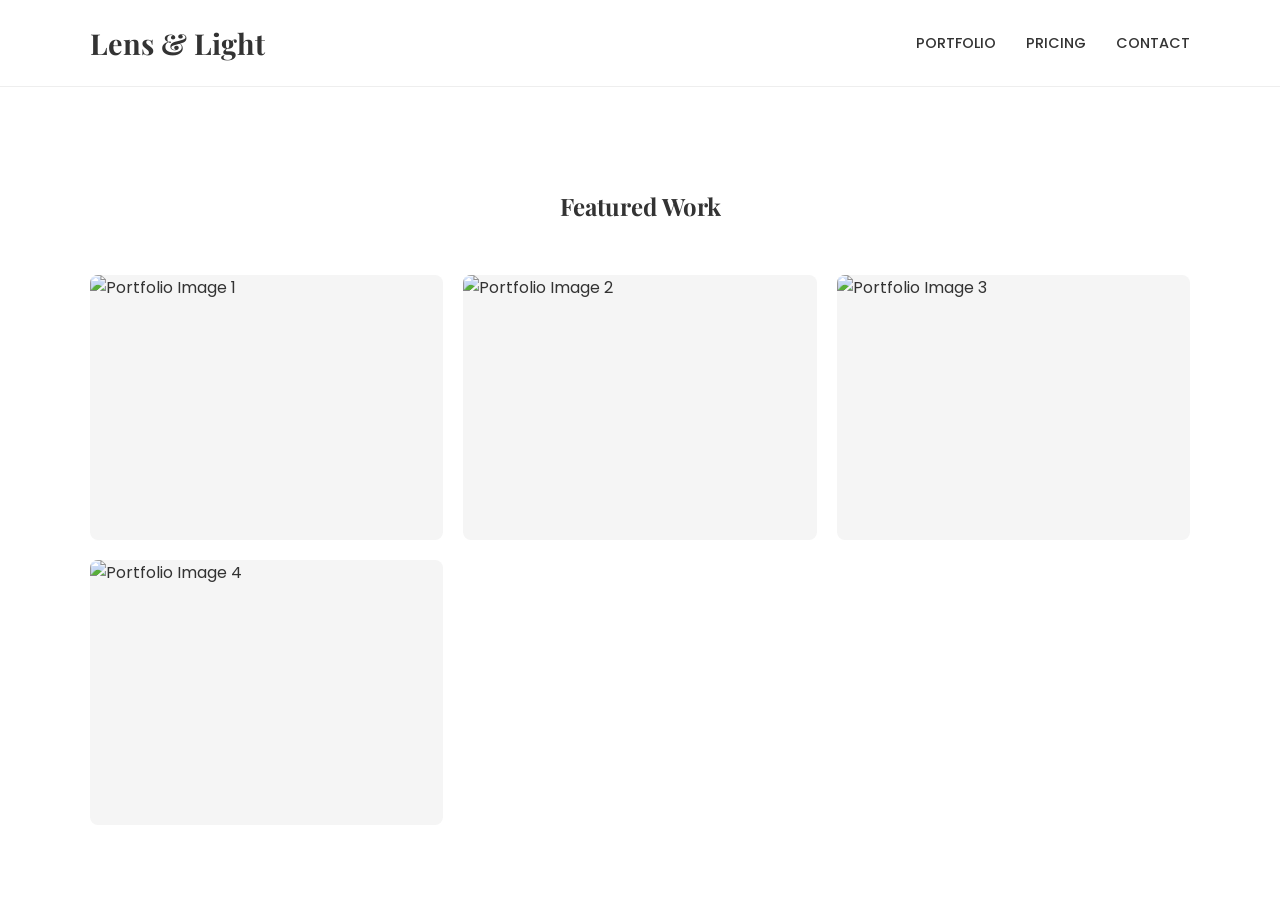
==== index.html @ 4f3bbd1e "Finalized all website pages and styles" ====
<!DOCTYPE html>
<html lang="en">
<head>
    <meta charset="UTF-8">
    <meta name="viewport" content="width=device-width, initial-scale=1.0">
    <title>Lens & Light | Photography Portfolio</title>
    <link href="https://fonts.googleapis.com/css2?family=Playfair+Display:wght@700&family=Poppins:wght@400;500;600&display=swap" rel="stylesheet">
    <link rel="stylesheet" href="style.css">
</head>
<body>

    <header>
        <nav>
            <a href="index.html" class="logo">Lens & Light</a>
            <ul class="nav-links">
                <li><a href="index.html">Portfolio</a></li>
                <li><a href="pricing.html">Pricing</a></li>
                <li><a href="contact.html">Contact</a></li>
            </ul>
        </nav>
    </header>

    <main>
        <section class="gallery">
            <h1>Featured Work</h1>
            <div class="image-grid">
                <div class="image-placeholder" style="--order: 1;">
                    <img src="https://via.placeholder.com/600x450/EEEEEE/999999?text=Photo+1" alt="Portfolio Image 1">
                </div>
                <div class="image-placeholder" style="--order: 2;">
                    <img src="https://via.placeholder.com/600x450/EEEEEE/999999?text=Photo+2" alt="Portfolio Image 2">
                </div>
                <div class="image-placeholder" style="--order: 3;">
                    <img src="https://via.placeholder.com/600x450/EEEEEE/999999?text=Photo+3" alt="Portfolio Image 3">
                </div>
                <div class="image-placeholder" style="--order: 4;">
                    <img src="https://via.placeholder.com/600x450/EEEEEE/999999?text=Photo+4" alt="Portfolio Image 4">
                </div>
            </div>
        </section>
    </main>

</body>
</html>
---- style.css ----
:root {
    --primary-bg: #FFFFFF;
    --secondary-bg: #F5F5F5;
    --text-main: #333333;
    --accent: #B59410;
    --accent-hover: #967C0E;
    --font-heading: 'Playfair Display', serif;
    --font-body: 'Poppins', sans-serif;
    --ease: cubic-bezier(0.4, 0, 0.2, 1);
}

body {
    font-family: var(--font-body);
    color: var(--text-main);
    background-color: var(--primary-bg);
    margin: 0;
    line-height: 1.6;
}

h1, h2, h3, h4 { font-family: var(--font-heading); font-weight: 700; }

main { max-width: 1100px; margin: 60px auto; padding: 20px; }

section {
    opacity: 0;
    transform: translateY(20px);
    animation: fadeInUp 0.8s var(--ease) forwards;
}

@keyframes fadeInUp {
    to { opacity: 1; transform: translateY(0); }
}

header {
    background-color: var(--primary-bg);
    border-bottom: 1px solid #EEEEEE;
    padding: 20px 0;
    position: sticky;
    top: 0;
    z-index: 100;
}

nav {
    display: flex;
    justify-content: space-between;
    align-items: center;
    max-width: 1100px;
    margin: 0 auto;
    padding: 0 20px;
}

.logo { font-family: var(--font-heading); font-size: 1.8rem; font-weight: 700; color: var(--text-main); text-decoration: none; }
.nav-links { list-style: none; display: flex; gap: 30px; margin: 0; }
.nav-links a { text-decoration: none; color: var(--text-main); font-weight: 500; text-transform: uppercase; font-size: 0.9rem; transition: color 0.3s var(--ease); }
.nav-links a:hover { color: var(--accent); }

.btn {
    display: inline-block; background-color: var(--accent); color: white; text-decoration: none;
    padding: 12px 30px; border-radius: 50px; font-weight: 600; text-transform: uppercase; font-size: 0.85rem;
    transition: background-color 0.3s var(--ease), transform 0.2s var(--ease);
}
.btn:hover { background-color: var(--accent-hover); transform: translateY(-2px); }

/* Portfolio */
.gallery h1 { text-align: center; margin-bottom: 50px; }
.image-grid { display: grid; grid-template-columns: repeat(auto-fill, minmax(300px, 1fr)); gap: 20px; }
.image-placeholder {
    background-color: var(--secondary-bg); border-radius: 8px; overflow: hidden; aspect-ratio: 4/3;
    animation: fadeInUp 0.8s var(--ease) forwards; animation-delay: calc(var(--order) * 0.1s);
}
.image-placeholder img { width: 100%; height: 100%; object-fit: cover; transition: transform 0.6s var(--ease); }
.image-placeholder:hover img { transform: scale(1.05); }

/* Pricing */
.pricing-container h1 { text-align: center; margin-bottom: 50px; }
.pricing-cards { display: grid; grid-template-columns: repeat(auto-fit, minmax(280px, 1fr)); gap: 30px; }
.card {
    background-color: white; border: 1px solid #EEEEEE; border-radius: 12px; padding: 40px; text-align: center;
    transition: box-shadow 0.4s var(--ease), transform 0.4s var(--ease);
    animation: fadeInUp 0.8s var(--ease) forwards; animation-delay: calc(var(--order) * 0.1s);
}
.card:hover { box-shadow: 0 10px 30px rgba(0, 0, 0, 0.05); transform: translateY(-5px); }
.card h2 { font-size: 1.5rem; margin-bottom: 10px; }
.price { font-family: var(--font-heading); font-size: 2.5rem; color: var(--accent); margin: 0 0 20px 0; }
.card ul { list-style: none; padding: 0; margin: 0 0 30px 0; }
.card li { padding: 10px 0; border-bottom: 1px solid #F5F5F5; color: #666; }

/* Contact */
.contact-form { max-width: 600px; margin: 0 auto; }
.contact-form h1 { text-align: center; margin-bottom: 40px; }
.form-group { margin-bottom: 25px; }
label { display: block; margin-bottom: 8px; font-weight: 500; color: #555; text-transform: uppercase; font-size: 0.8rem; }
input, textarea, select { width: 100%; padding: 15px; border: 1px solid #E0E0E0; border-radius: 8px; font-family: var(--font-body); box-sizing: border-box; }
input:focus, textarea:focus, select:focus { border-color: var(--accent); outline: none; }
.contact-form button.btn { width: 100%; border: none; cursor: pointer; }
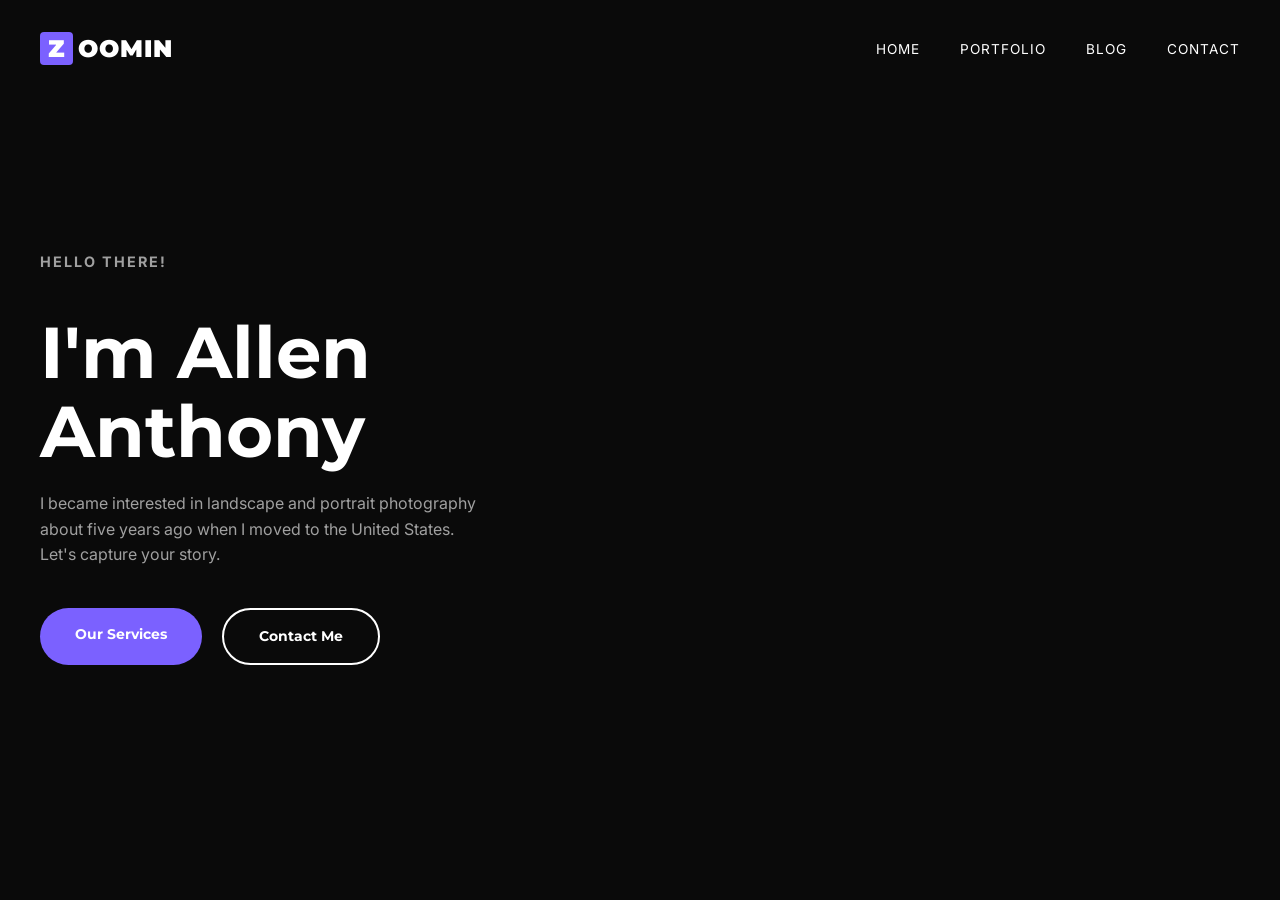
==== commit 0bdf7b66: "Updated Pricing and Contact pages for dark theme" ====
--- a/index.html
+++ b/index.html
@@ -3,42 +3,35 @@
 <head>
     <meta charset="UTF-8">
     <meta name="viewport" content="width=device-width, initial-scale=1.0">
-    <title>Lens & Light | Photography Portfolio</title>
-    <link href="https://fonts.googleapis.com/css2?family=Playfair+Display:wght@700&family=Poppins:wght@400;500;600&display=swap" rel="stylesheet">
+    <title>Allen Anthony | Photography</title>
     <link rel="stylesheet" href="style.css">
 </head>
 <body>
 
     <header>
         <nav>
-            <a href="index.html" class="logo">Lens & Light</a>
+            <a href="index.html" class="logo"><span>Z</span>OOMIN</a>
             <ul class="nav-links">
-                <li><a href="index.html">Portfolio</a></li>
-                <li><a href="pricing.html">Pricing</a></li>
+                <li><a href="index.html">Home</a></li>
+                <li><a href="portfolio.html">Portfolio</a></li>
+                <li><a href="blog.html">Blog</a></li>
                 <li><a href="contact.html">Contact</a></li>
             </ul>
         </nav>
     </header>
 
-    <main>
-        <section class="gallery">
-            <h1>Featured Work</h1>
-            <div class="image-grid">
-                <div class="image-placeholder" style="--order: 1;">
-                    <img src="https://via.placeholder.com/600x450/EEEEEE/999999?text=Photo+1" alt="Portfolio Image 1">
-                </div>
-                <div class="image-placeholder" style="--order: 2;">
-                    <img src="https://via.placeholder.com/600x450/EEEEEE/999999?text=Photo+2" alt="Portfolio Image 2">
-                </div>
-                <div class="image-placeholder" style="--order: 3;">
-                    <img src="https://via.placeholder.com/600x450/EEEEEE/999999?text=Photo+3" alt="Portfolio Image 3">
-                </div>
-                <div class="image-placeholder" style="--order: 4;">
-                    <img src="https://via.placeholder.com/600x450/EEEEEE/999999?text=Photo+4" alt="Portfolio Image 4">
-                </div>
+    <section class="hero">
+        <div class="hero-content">
+            <p class="hero-subtitle">Hello There!</p>
+            <h1>I'm Allen<br>Anthony</h1>
+            <p>I became interested in landscape and portrait photography about five years ago when I moved to the United States. Let's capture your story.</p>
+            
+            <div class="btn-group">
+                <a href="portfolio.html" class="btn btn-primary">Our Services</a>
+                <a href="contact.html" class="btn btn-outline">Contact Me</a>
             </div>
-        </section>
-    </main>
+        </div>
+    </section>
 
 </body>
 </html>
--- a/style.css
+++ b/style.css
@@ -1,42 +1,32 @@
+@import url('https://fonts.googleapis.com/css2?family=Montserrat:wght@300;500;700;900&family=Inter:wght@400;500&display=swap');
+
 :root {
-    --primary-bg: #FFFFFF;
-    --secondary-bg: #F5F5F5;
-    --text-main: #333333;
-    --accent: #B59410;
-    --accent-hover: #967C0E;
-    --font-heading: 'Playfair Display', serif;
-    --font-body: 'Poppins', sans-serif;
-    --ease: cubic-bezier(0.4, 0, 0.2, 1);
+    --bg-dark: #0a0a0a;
+    --bg-card: #151515;
+    --text-light: #ffffff;
+    --text-muted: #a0a0a0;
+    --accent: #7b61ff; /* The sleek purple from your image */
+    --accent-hover: #5e45db;
+    --font-heading: 'Montserrat', sans-serif;
+    --font-body: 'Inter', sans-serif;
 }
 
 body {
     font-family: var(--font-body);
-    color: var(--text-main);
-    background-color: var(--primary-bg);
+    color: var(--text-light);
+    background-color: var(--bg-dark);
     margin: 0;
     line-height: 1.6;
 }
 
-h1, h2, h3, h4 { font-family: var(--font-heading); font-weight: 700; }
+h1, h2, h3 { font-family: var(--font-heading); font-weight: 700; margin-top: 0; }
 
-main { max-width: 1100px; margin: 60px auto; padding: 20px; }
-
-section {
-    opacity: 0;
-    transform: translateY(20px);
-    animation: fadeInUp 0.8s var(--ease) forwards;
-}
-
-@keyframes fadeInUp {
-    to { opacity: 1; transform: translateY(0); }
-}
-
+/* --- Sleek Navigation --- */
 header {
-    background-color: var(--primary-bg);
-    border-bottom: 1px solid #EEEEEE;
-    padding: 20px 0;
-    position: sticky;
+    position: absolute; /* Lets the background image go underneath */
+    width: 100%;
     top: 0;
+    padding: 30px 0;
     z-index: 100;
 }
 
@@ -44,52 +34,129 @@
     display: flex;
     justify-content: space-between;
     align-items: center;
-    max-width: 1100px;
+    max-width: 1200px;
     margin: 0 auto;
-    padding: 0 20px;
+    padding: 0 40px;
 }
 
-.logo { font-family: var(--font-heading); font-size: 1.8rem; font-weight: 700; color: var(--text-main); text-decoration: none; }
-.nav-links { list-style: none; display: flex; gap: 30px; margin: 0; }
-.nav-links a { text-decoration: none; color: var(--text-main); font-weight: 500; text-transform: uppercase; font-size: 0.9rem; transition: color 0.3s var(--ease); }
+.logo {
+    font-family: var(--font-heading);
+    font-size: 1.5rem;
+    font-weight: 900;
+    color: var(--text-light);
+    text-decoration: none;
+    letter-spacing: 1px;
+}
+
+.logo span {
+    background-color: var(--accent);
+    padding: 2px 8px;
+    border-radius: 4px;
+    margin-right: 5px;
+}
+
+.nav-links { list-style: none; display: flex; gap: 40px; margin: 0; }
+.nav-links a { text-decoration: none; color: var(--text-light); font-size: 0.85rem; text-transform: uppercase; letter-spacing: 1px; transition: color 0.3s; }
 .nav-links a:hover { color: var(--accent); }
 
+/* --- Hero Section (Like your image) --- */
+.hero {
+    height: 100vh;
+    /* This creates a dark overlay on top of the background image */
+    background: linear-gradient(to right, rgba(10,10,10,0.9) 0%, rgba(10,10,10,0.4) 100%), 
+                url('https://images.unsplash.com/photo-1516035069371-29a1b244cc32?q=80&w=2000&auto=format&fit=crop') center/cover;
+    display: flex;
+    align-items: center;
+    padding: 0 40px;
+}
+
+.hero-content {
+    max-width: 1200px;
+    margin: 0 auto;
+    width: 100%;
+}
+
+.hero-subtitle {
+    color: var(--accent);
+    font-weight: 700;
+    letter-spacing: 2px;
+    text-transform: uppercase;
+    font-size: 0.9rem;
+    margin-bottom: 10px;
+}
+
+.hero h1 {
+    font-size: 4.5rem;
+    line-height: 1.1;
+    margin-bottom: 20px;
+}
+
+.hero p {
+    color: var(--text-muted);
+    max-width: 450px;
+    margin-bottom: 40px;
+}
+
+.btn-group { display: flex; gap: 20px; }
+
 .btn {
-    display: inline-block; background-color: var(--accent); color: white; text-decoration: none;
-    padding: 12px 30px; border-radius: 50px; font-weight: 600; text-transform: uppercase; font-size: 0.85rem;
-    transition: background-color 0.3s var(--ease), transform 0.2s var(--ease);
+    display: inline-block;
+    padding: 15px 35px;
+    border-radius: 30px;
+    font-family: var(--font-heading);
+    font-size: 0.9rem;
+    font-weight: 700;
+    text-decoration: none;
+    transition: all 0.3s ease;
 }
-.btn:hover { background-color: var(--accent-hover); transform: translateY(-2px); }
 
-/* Portfolio */
-.gallery h1 { text-align: center; margin-bottom: 50px; }
-.image-grid { display: grid; grid-template-columns: repeat(auto-fill, minmax(300px, 1fr)); gap: 20px; }
-.image-placeholder {
-    background-color: var(--secondary-bg); border-radius: 8px; overflow: hidden; aspect-ratio: 4/3;
-    animation: fadeInUp 0.8s var(--ease) forwards; animation-delay: calc(var(--order) * 0.1s);
+.btn-primary {
+    background-color: var(--accent);
+    color: white;
 }
-.image-placeholder img { width: 100%; height: 100%; object-fit: cover; transition: transform 0.6s var(--ease); }
-.image-placeholder:hover img { transform: scale(1.05); }
+.btn-primary:hover { background-color: var(--accent-hover); transform: translateY(-3px); }
 
-/* Pricing */
-.pricing-container h1 { text-align: center; margin-bottom: 50px; }
-.pricing-cards { display: grid; grid-template-columns: repeat(auto-fit, minmax(280px, 1fr)); gap: 30px; }
-.card {
-    background-color: white; border: 1px solid #EEEEEE; border-radius: 12px; padding: 40px; text-align: center;
-    transition: box-shadow 0.4s var(--ease), transform 0.4s var(--ease);
-    animation: fadeInUp 0.8s var(--ease) forwards; animation-delay: calc(var(--order) * 0.1s);
+.btn-outline {
+    border: 2px solid white;
+    color: white;
 }
-.card:hover { box-shadow: 0 10px 30px rgba(0, 0, 0, 0.05); transform: translateY(-5px); }
-.card h2 { font-size: 1.5rem; margin-bottom: 10px; }
-.price { font-family: var(--font-heading); font-size: 2.5rem; color: var(--accent); margin: 0 0 20px 0; }
-.card ul { list-style: none; padding: 0; margin: 0 0 30px 0; }
-.card li { padding: 10px 0; border-bottom: 1px solid #F5F5F5; color: #666; }
+.btn-outline:hover { background-color: white; color: var(--bg-dark); transform: translateY(-3px); }
 
-/* Contact */
-.contact-form { max-width: 600px; margin: 0 auto; }
-.contact-form h1 { text-align: center; margin-bottom: 40px; }
-.form-group { margin-bottom: 25px; }
-label { display: block; margin-bottom: 8px; font-weight: 500; color: #555; text-transform: uppercase; font-size: 0.8rem; }
-input, textarea, select { width: 100%; padding: 15px; border: 1px solid #E0E0E0; border-radius: 8px; font-family: var(--font-body); box-sizing: border-box; }
-input:focus, textarea:focus, select:focus { border-color: var(--accent); outline: none; }
-.contact-form button.btn { width: 100%; border: none; cursor: pointer; }+/* --- Shared Layout for other pages --- */
+.page-header {
+    padding: 150px 20px 60px;
+    text-align: center;
+    background-color: var(--bg-card);
+}
+
+.page-header h1 { font-size: 3rem; }
+
+main { max-width: 1200px; margin: 60px auto; padding: 20px; }
+
+/* --- Blog Section --- */
+.blog-grid {
+    display: grid;
+    grid-template-columns: repeat(auto-fill, minmax(350px, 1fr));
+    gap: 30px;
+}
+
+.blog-card {
+    background-color: var(--bg-card);
+    border-radius: 12px;
+    overflow: hidden;
+    transition: transform 0.3s ease;
+}
+
+.blog-card:hover { transform: translateY(-10px); }
+
+.blog-img {
+    width: 100%;
+    height: 250px;
+    object-fit: cover;
+}
+
+.blog-content { padding: 30px; }
+.blog-date { color: var(--accent); font-size: 0.8rem; font-weight: 700; text-transform: uppercase; margin-bottom: 10px; display: block; }
+.blog-content h3 { font-size: 1.4rem; margin-bottom: 15px; }
+.blog-content p { color: var(--text-muted); font-size: 0.95rem; margin-bottom: 20px; }
+.read-more { color: white; text-decoration: none; font-weight: 700; border-bottom: 2px solid var(--accent); padding-bottom: 3px; }
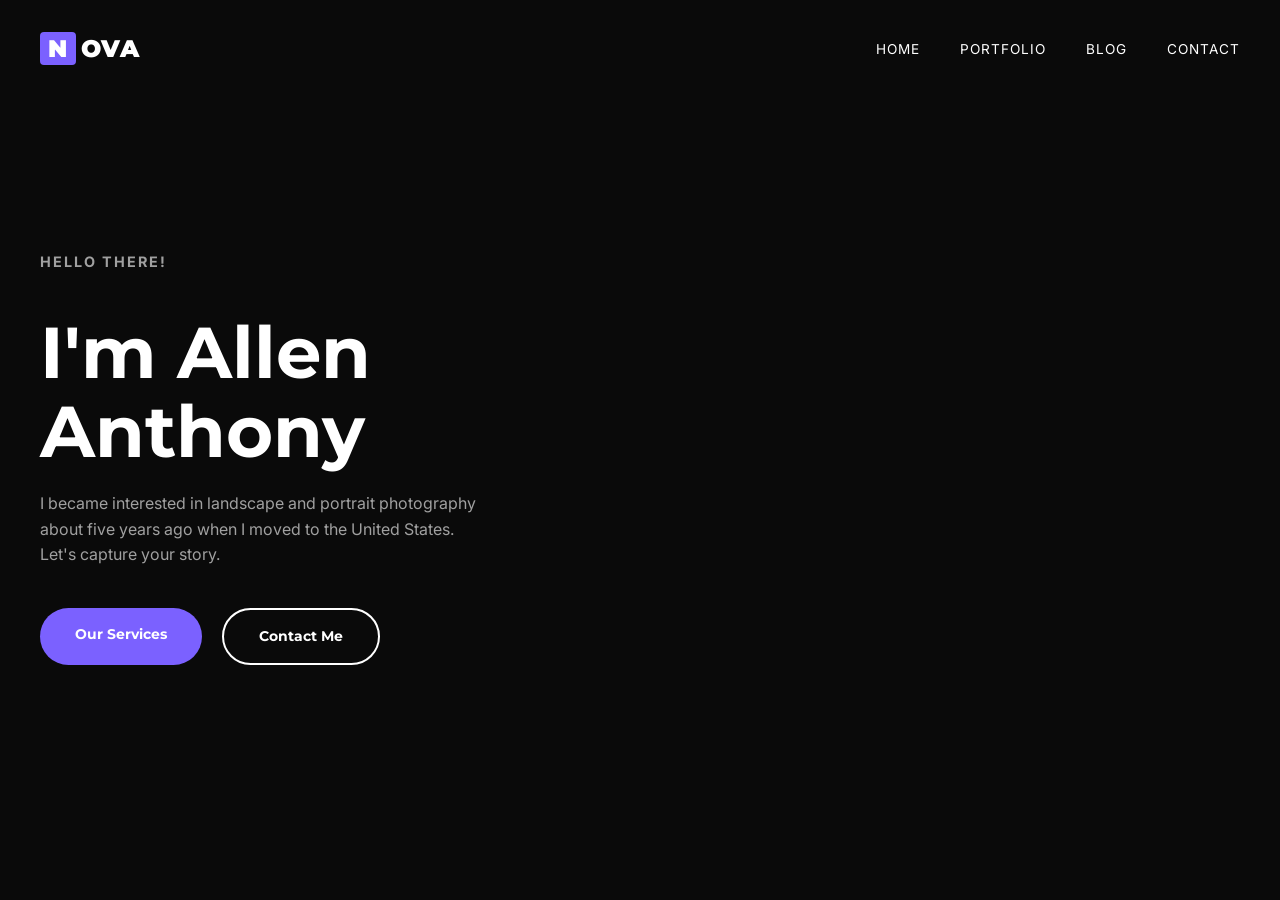
==== commit 30a76881: "Added remaining article pages and fixed blog links" ====
--- a/index.html
+++ b/index.html
@@ -10,7 +10,7 @@
 
     <header>
         <nav>
-            <a href="index.html" class="logo"><span>Z</span>OOMIN</a>
+            <a href="index.html" class="logo"><span>N</span>OVA</a>
             <ul class="nav-links">
                 <li><a href="index.html">Home</a></li>
                 <li><a href="portfolio.html">Portfolio</a></li>
--- a/style.css
+++ b/style.css
@@ -159,4 +159,73 @@
 .blog-date { color: var(--accent); font-size: 0.8rem; font-weight: 700; text-transform: uppercase; margin-bottom: 10px; display: block; }
 .blog-content h3 { font-size: 1.4rem; margin-bottom: 15px; }
 .blog-content p { color: var(--text-muted); font-size: 0.95rem; margin-bottom: 20px; }
-.read-more { color: white; text-decoration: none; font-weight: 700; border-bottom: 2px solid var(--accent); padding-bottom: 3px; }+.read-more { color: white; text-decoration: none; font-weight: 700; border-bottom: 2px solid var(--accent); padding-bottom: 3px; }
+
+/* --- Portfolio Page --- */
+.portfolio-grid {
+    display: grid;
+    grid-template-columns: repeat(auto-fill, minmax(300px, 1fr));
+    gap: 20px;
+    margin-top: 20px;
+}
+
+.portfolio-item {
+    position: relative;
+    overflow: hidden;
+    border-radius: 8px;
+    cursor: pointer;
+}
+
+.portfolio-item img {
+    width: 100%;
+    height: 100%;
+    object-fit: cover;
+    aspect-ratio: 4/5; /* Gives a nice vertical portrait look */
+    display: block;
+    transition: transform 0.5s ease, opacity 0.5s ease;
+}
+
+.portfolio-item:hover img {
+    transform: scale(1.08);
+    opacity: 0.7;
+}
+
+/* --- Article Reading Page --- */
+.article-container {
+    max-width: 800px; /* Narrower width is better for reading */
+    margin: 0 auto;
+    padding: 40px 20px;
+}
+
+.article-header {
+    text-align: center;
+    margin-bottom: 40px;
+}
+
+.article-header h1 {
+    font-size: 3rem;
+    margin-bottom: 15px;
+}
+
+.article-meta {
+    color: var(--accent);
+    font-weight: 700;
+    text-transform: uppercase;
+    font-size: 0.9rem;
+    letter-spacing: 1px;
+}
+
+.article-hero-img {
+    width: 100%;
+    max-height: 500px;
+    object-fit: cover;
+    border-radius: 12px;
+    margin-bottom: 40px;
+}
+
+.article-content p {
+    font-size: 1.1rem;
+    line-height: 1.8;
+    color: #cccccc;
+    margin-bottom: 25px;
+}
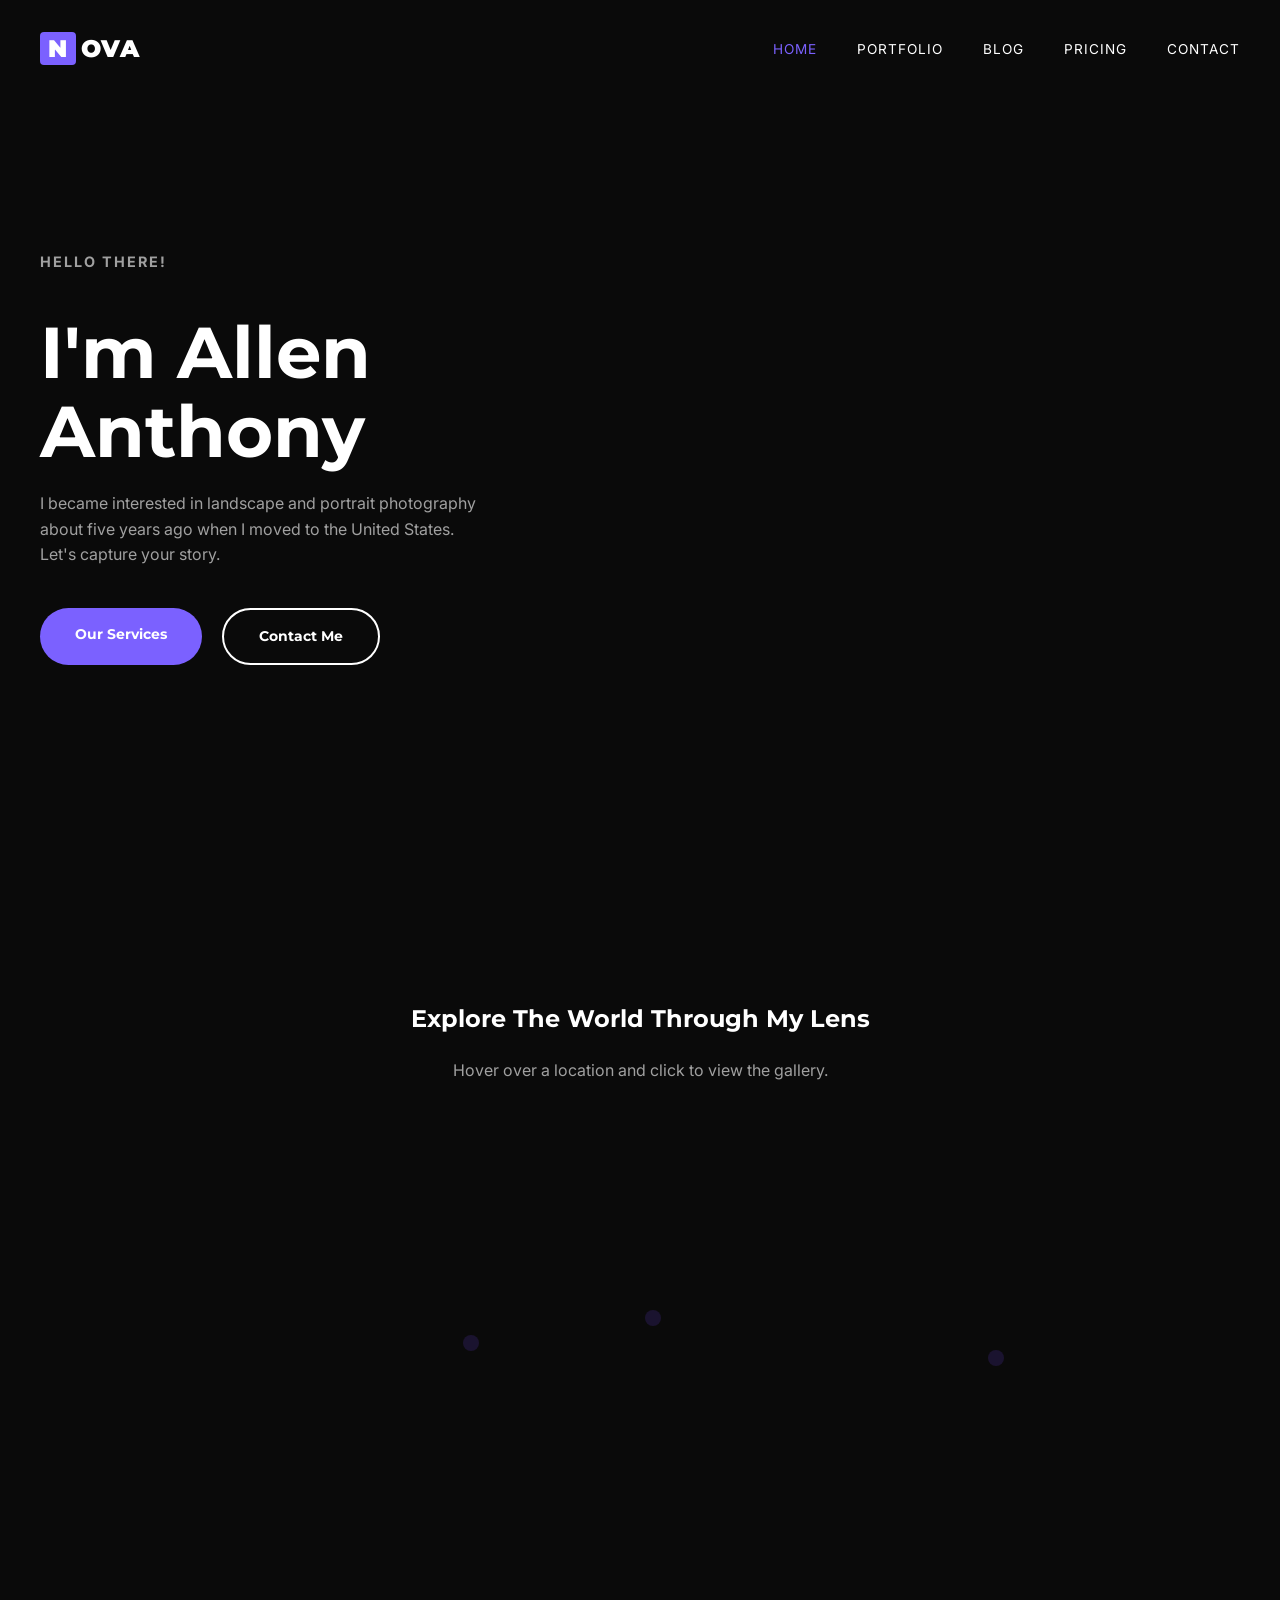
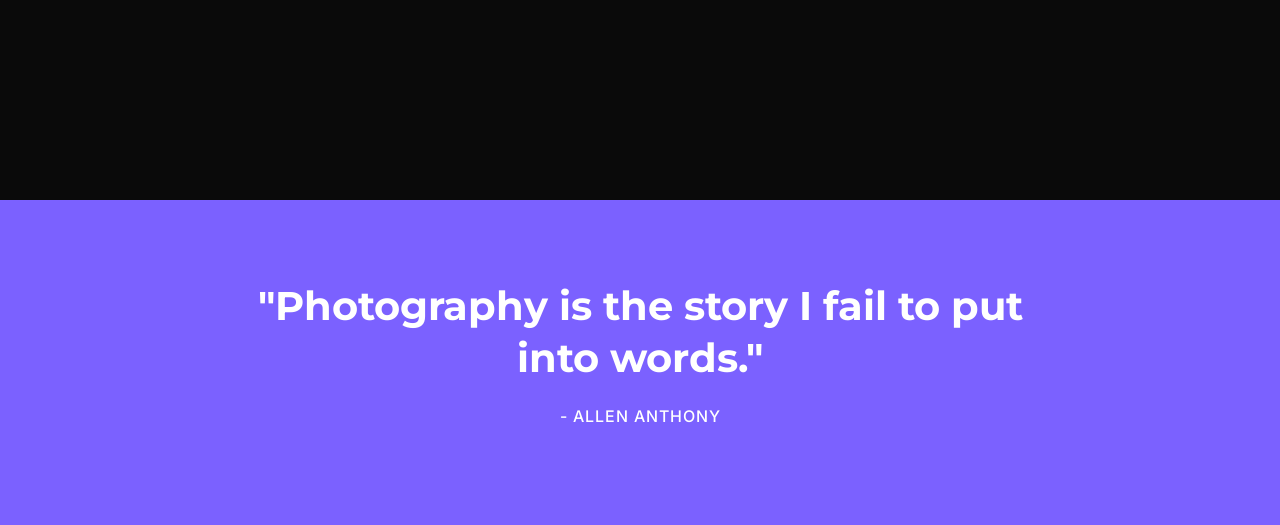
==== commit 48f4eb62: "Added interactive map, JS modal, and hero animation" ====
--- a/index.html
+++ b/index.html
@@ -12,9 +12,10 @@
         <nav>
             <a href="index.html" class="logo"><span>N</span>OVA</a>
             <ul class="nav-links">
-                <li><a href="index.html">Home</a></li>
+                <li><a href="index.html" style="color: var(--accent);">Home</a></li>
                 <li><a href="portfolio.html">Portfolio</a></li>
                 <li><a href="blog.html">Blog</a></li>
+                <li><a href="pricing.html">Pricing</a></li>
                 <li><a href="contact.html">Contact</a></li>
             </ul>
         </nav>
@@ -33,5 +34,70 @@
         </div>
     </section>
 
+    <section class="map-section">
+        <div class="page-header" style="padding: 0 20px 20px; background: transparent;">
+            <h2>Explore The World Through My Lens</h2>
+            <p style="color: var(--text-muted);">Hover over a location and click to view the gallery.</p>
+        </div>
+
+        <div class="map-wrapper">
+            <div class="pin" style="top: 35%; left: 28%;" onclick="openLocation('newyork')">
+                <div class="pulse"></div>
+                <span>New York</span>
+            </div>
+            
+            <div class="pin" style="top: 30%; left: 48%;" onclick="openLocation('paris')">
+                <div class="pulse"></div>
+                <span>Paris</span>
+            </div>
+
+            <div class="pin" style="top: 38%; left: 82%;" onclick="openLocation('tokyo')">
+                <div class="pulse"></div>
+                <span>Tokyo</span>
+            </div>
+        </div>
+    </section>
+
+    <section class="philosophy-banner">
+        <h2>"Photography is the story I fail to put into words."</h2>
+        <p style="font-weight: 500; letter-spacing: 1px;">- ALLEN ANTHONY</p>
+    </section>
+
+    <div id="image-modal" class="modal">
+        <span class="close-btn" onclick="closeModal()">&times;</span>
+        <h2 id="modal-title">Location Name</h2>
+        <img id="modal-img" src="" alt="Location Photo" class="modal-content">
+    </div>
+
+    <script>
+        // A simple "database" of your map locations and their images
+        const locations = {
+            'newyork': { 
+                title: 'New York City, USA', 
+                img: 'https://images.unsplash.com/photo-1496442226666-8d4d0e62e6e9?q=80&w=1200&auto=format&fit=crop' 
+            },
+            'paris': { 
+                title: 'Paris, France', 
+                img: 'https://images.unsplash.com/photo-1502602898657-3e9076006e00?q=80&w=1200&auto=format&fit=crop' 
+            },
+            'tokyo': { 
+                title: 'Tokyo, Japan', 
+                img: 'https://images.unsplash.com/photo-1540959733332-eab4deabeeaf?q=80&w=1200&auto=format&fit=crop' 
+            }
+        };
+
+        // Function that runs when a map pin is clicked
+        function openLocation(loc) {
+            document.getElementById('modal-title').innerText = locations[loc].title;
+            document.getElementById('modal-img').src = locations[loc].img;
+            document.getElementById('image-modal').style.display = 'flex';
+        }
+
+        // Function that runs when the "X" is clicked
+        function closeModal() {
+            document.getElementById('image-modal').style.display = 'none';
+        }
+    </script>
+
 </body>
 </html>
--- a/style.css
+++ b/style.css
@@ -228,4 +228,132 @@
     line-height: 1.8;
     color: #cccccc;
     margin-bottom: 25px;
+}
+
+/* --- Hero Animation --- */
+.hero h1 {
+    opacity: 0; /* Hidden at start */
+    animation: textReveal 1.2s cubic-bezier(0.2, 1, 0.3, 1) 0.3s forwards;
+}
+
+@keyframes textReveal {
+    0% { opacity: 0; transform: translateY(40px) scale(0.95); }
+    100% { opacity: 1; transform: translateY(0) scale(1); }
+}
+
+/* --- Interactive Map Section --- */
+.map-section {
+    padding: 100px 20px;
+    background-color: var(--bg-dark);
+}
+
+.map-wrapper {
+    position: relative;
+    max-width: 1000px;
+    height: 500px;
+    margin: 40px auto;
+    /* Uses a reliable blank map, inverted to look ghostly and tech-like */
+    background: url('https://upload.wikimedia.org/wikipedia/commons/thumb/e/ec/World_map_blank_without_borders.svg/1000px-World_map_blank_without_borders.svg.png') no-repeat center center;
+    background-size: contain;
+    filter: invert(1) opacity(0.15); /* Makes the black map white and slightly transparent */
+}
+
+/* The interactive pins */
+.pin {
+    position: absolute;
+    display: flex;
+    flex-direction: column;
+    align-items: center;
+    cursor: pointer;
+    z-index: 10;
+    /* We undo the filter from the parent so the pins stay purple */
+    filter: invert(1) contrast(200%); 
+}
+
+.pulse {
+    width: 16px;
+    height: 16px;
+    background: var(--accent);
+    border-radius: 50%;
+    box-shadow: 0 0 0 0 rgba(123, 97, 255, 0.7);
+    animation: pulseAnim 2s infinite;
+}
+
+.pin span {
+    margin-top: 10px;
+    font-family: var(--font-heading);
+    font-weight: 700;
+    font-size: 0.9rem;
+    color: white;
+    letter-spacing: 1px;
+    opacity: 0;
+    transform: translateY(10px);
+    transition: all 0.3s ease;
+    background: var(--bg-card);
+    padding: 4px 12px;
+    border-radius: 20px;
+    pointer-events: none;
+}
+
+.pin:hover span {
+    opacity: 1;
+    transform: translateY(0);
+}
+
+@keyframes pulseAnim {
+    0% { transform: scale(0.95); box-shadow: 0 0 0 0 rgba(123, 97, 255, 0.7); }
+    70% { transform: scale(1); box-shadow: 0 0 0 15px rgba(123, 97, 255, 0); }
+    100% { transform: scale(0.95); box-shadow: 0 0 0 0 rgba(123, 97, 255, 0); }
+}
+
+/* --- The Pop-Up Image Modal --- */
+.modal {
+    display: none; /* Hidden by default, JS turns this on */
+    position: fixed;
+    top: 0; left: 0; width: 100%; height: 100%;
+    background-color: rgba(0, 0, 0, 0.95);
+    z-index: 999;
+    justify-content: center;
+    align-items: center;
+    flex-direction: column;
+}
+
+.modal-content {
+    max-width: 90%;
+    max-height: 80vh;
+    border-radius: 8px;
+    object-fit: cover;
+}
+
+.modal h2 {
+    color: white;
+    margin-bottom: 20px;
+    letter-spacing: 2px;
+}
+
+.close-btn {
+    position: absolute;
+    top: 30px;
+    right: 40px;
+    color: white;
+    font-size: 3rem;
+    cursor: pointer;
+    transition: color 0.3s;
+}
+
+.close-btn:hover { color: var(--accent); }
+
+/* --- Philosophy Banner (The "Something Else" below) --- */
+.philosophy-banner {
+    background-color: var(--accent);
+    padding: 80px 20px;
+    text-align: center;
+    color: white;
+}
+
+.philosophy-banner h2 {
+    font-size: 2.5rem;
+    max-width: 800px;
+    margin: 0 auto 20px;
+    line-height: 1.3;
 }
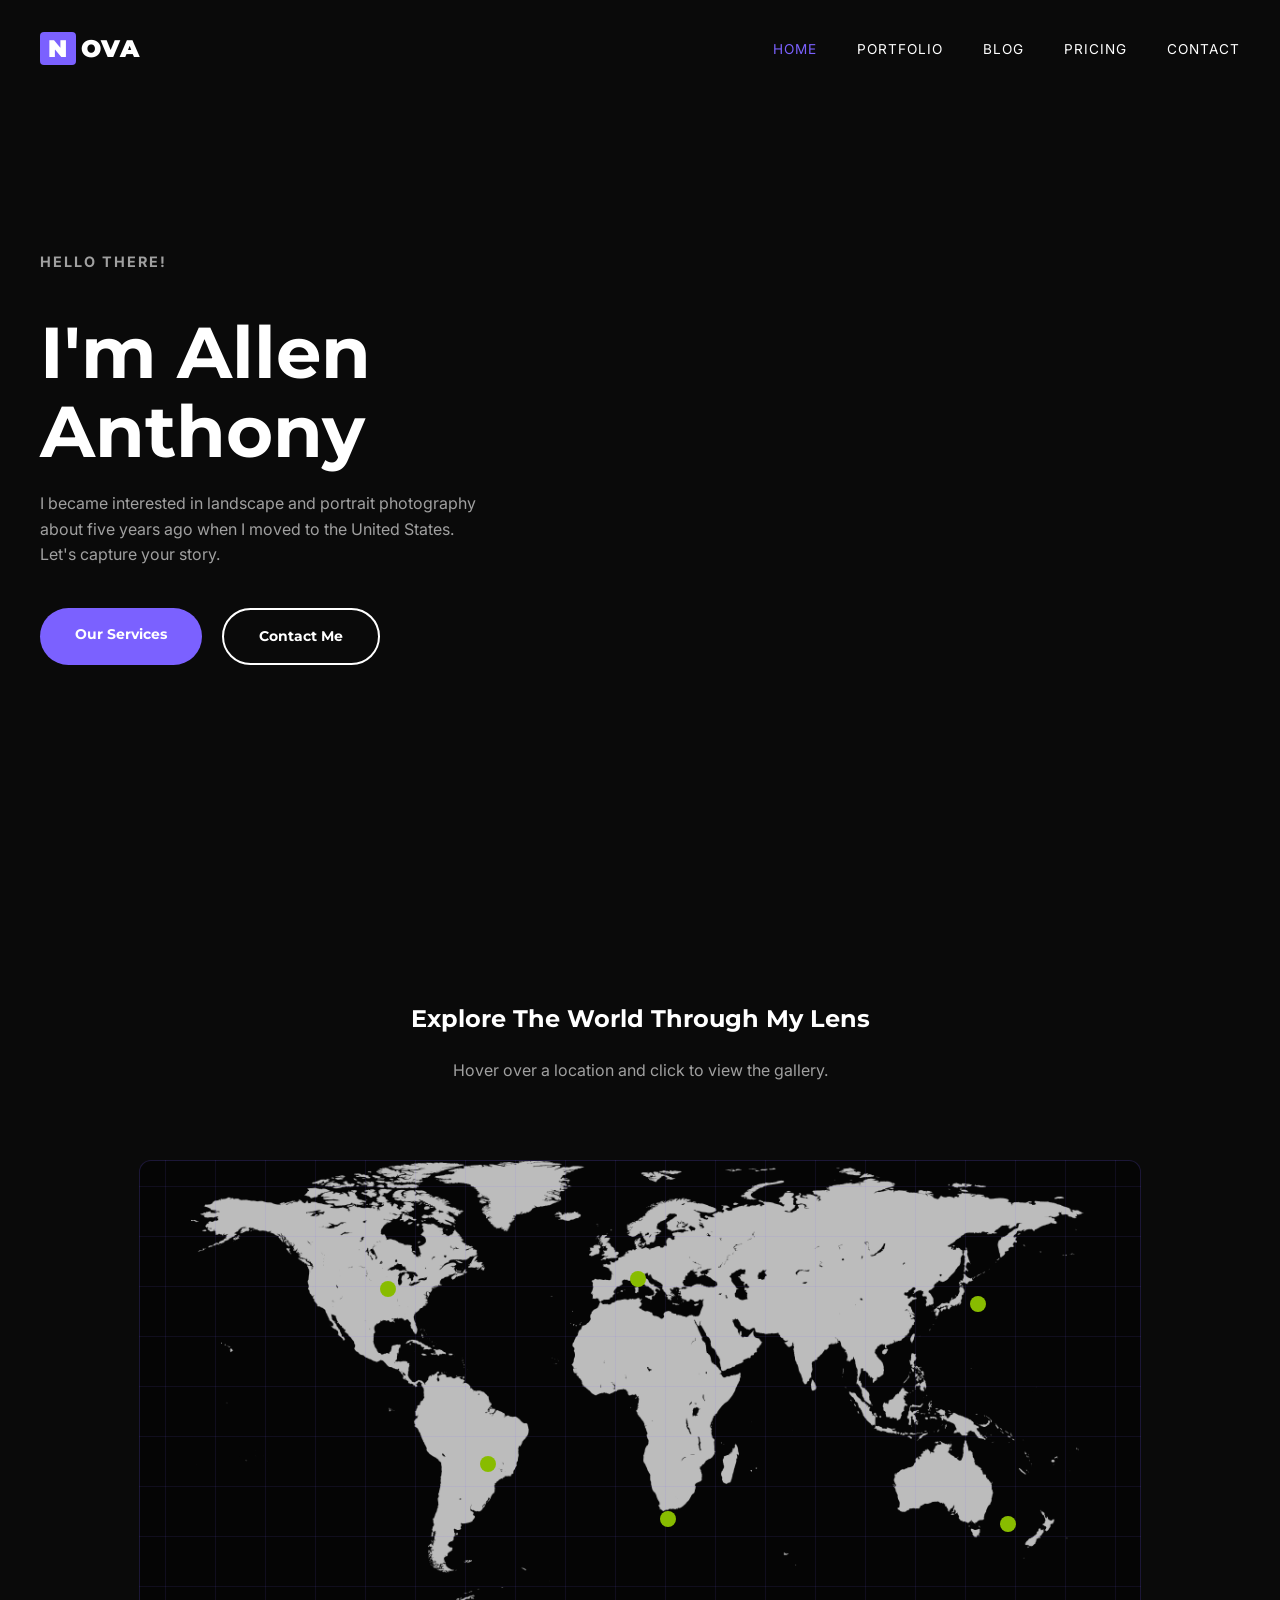
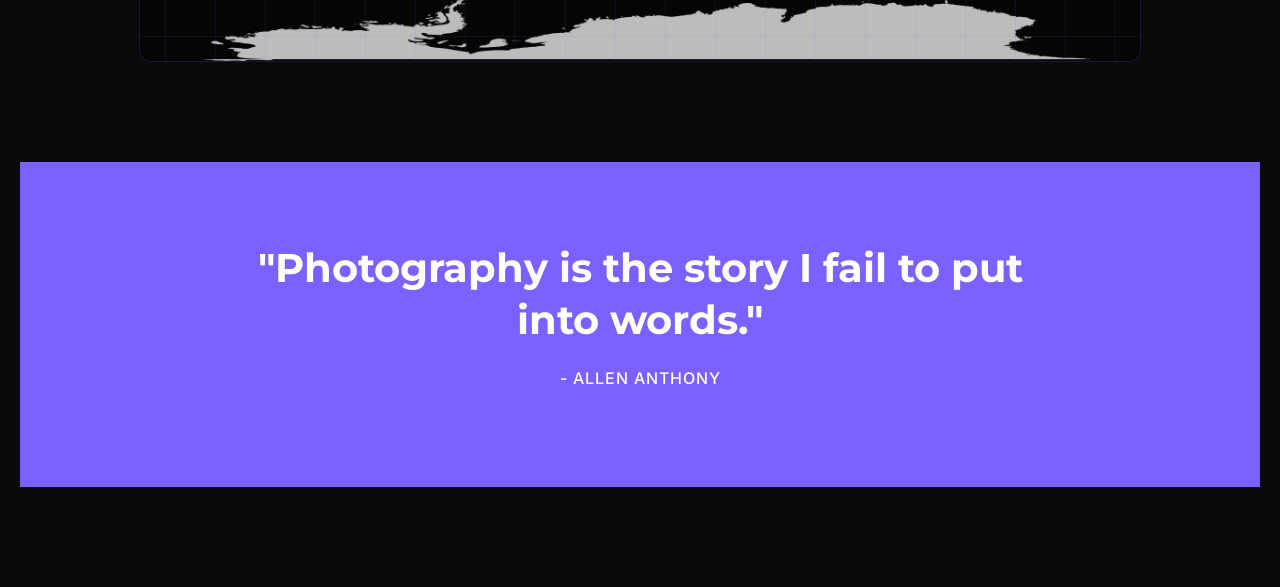
==== commit 6e8dae8a: "Bug Fix #2" ====
--- a/index.html
+++ b/index.html
@@ -40,23 +40,14 @@
             <p style="color: var(--text-muted);">Hover over a location and click to view the gallery.</p>
         </div>
 
-        <div class="map-wrapper">
-            <div class="pin" style="top: 35%; left: 28%;" onclick="openLocation('newyork')">
-                <div class="pulse"></div>
-                <span>New York</span>
-            </div>
-            
-            <div class="pin" style="top: 30%; left: 48%;" onclick="openLocation('paris')">
-                <div class="pulse"></div>
-                <span>Paris</span>
-            </div>
-
-            <div class="pin" style="top: 38%; left: 82%;" onclick="openLocation('tokyo')">
-                <div class="pulse"></div>
-                <span>Tokyo</span>
-            </div>
-        </div>
-    </section>
+<div class="map-wrapper">
+    <div class="pin" style="top: 24%; left: 24%;" onclick="openLocation('newyork')"><div class="pulse"></div></div>
+    <div class="pin" style="top: 22%; left: 49%;" onclick="openLocation('paris')"><div class="pulse"></div></div>
+    <div class="pin" style="top: 27%; left: 83%;" onclick="openLocation('tokyo')"><div class="pulse"></div></div>
+    <div class="pin" style="top: 59%; left: 34%;" onclick="openLocation('rio')"><div class="pulse"></div></div>
+    <div class="pin" style="top: 70%; left: 52%;" onclick="openLocation('capetown')"><div class="pulse"></div></div>
+    <div class="pin" style="top: 71%; left: 86%;" onclick="openLocation('sydney')"><div class="pulse"></div></div>
+</div>
 
     <section class="philosophy-banner">
         <h2>"Photography is the story I fail to put into words."</h2>
@@ -74,15 +65,27 @@
         const locations = {
             'newyork': { 
                 title: 'New York City, USA', 
-                img: 'https://images.unsplash.com/photo-1496442226666-8d4d0e62e6e9?q=80&w=1200&auto=format&fit=crop' 
+                img: 'https://images.pexels.com/photos/2190283/pexels-photo-2190283.jpeg?auto=compress&cs=tinysrgb&w=1200' 
             },
             'paris': { 
                 title: 'Paris, France', 
-                img: 'https://images.unsplash.com/photo-1502602898657-3e9076006e00?q=80&w=1200&auto=format&fit=crop' 
+                img: 'https://images.unsplash.com/photo-1499856871958-5b9627545d1a?q=80&w=1200&auto=format&fit=crop' 
             },
             'tokyo': { 
                 title: 'Tokyo, Japan', 
-                img: 'https://images.unsplash.com/photo-1540959733332-eab4deabeeaf?q=80&w=1200&auto=format&fit=crop' 
+                img: 'https://images.pexels.com/photos/2506923/pexels-photo-2506923.jpeg?auto=compress&cs=tinysrgb&w=1200' 
+            },
+            'rio': { 
+                title: 'Rio de Janeiro, Brazil', 
+                img: 'https://images.pexels.com/photos/351283/pexels-photo-351283.jpeg?auto=compress&cs=tinysrgb&w=1200' 
+            },
+            'capetown': { 
+                title: 'Cape Town, South Africa', 
+                img: 'https://images.pexels.com/photos/1732414/pexels-photo-1732414.jpeg?auto=compress&cs=tinysrgb&w=1200' 
+            },
+            'sydney': { 
+                title: 'Sydney, Australia', 
+                img: 'https://images.pexels.com/photos/2845013/pexels-photo-2845013.jpeg?auto=compress&cs=tinysrgb&w=1200' 
             }
         };
 
--- a/style.css
+++ b/style.css
@@ -5,25 +5,27 @@
     --bg-card: #151515;
     --text-light: #ffffff;
     --text-muted: #a0a0a0;
-    --accent: #7b61ff; /* The sleek purple from your image */
+    --accent: #7b61ff;
     --accent-hover: #5e45db;
     --font-heading: 'Montserrat', sans-serif;
     --font-body: 'Inter', sans-serif;
 }
 
-body {
+html, body {
     font-family: var(--font-body);
     color: var(--text-light);
     background-color: var(--bg-dark);
     margin: 0;
+    padding: 0;
     line-height: 1.6;
+    overflow-x: hidden; 
 }
 
 h1, h2, h3 { font-family: var(--font-heading); font-weight: 700; margin-top: 0; }
 
 /* --- Sleek Navigation --- */
 header {
-    position: absolute; /* Lets the background image go underneath */
+    position: absolute;
     width: 100%;
     top: 0;
     padding: 30px 0;
@@ -39,30 +41,29 @@
     padding: 0 40px;
 }
 
-.logo {
-    font-family: var(--font-heading);
-    font-size: 1.5rem;
-    font-weight: 900;
-    color: var(--text-light);
-    text-decoration: none;
-    letter-spacing: 1px;
-}
-
-.logo span {
-    background-color: var(--accent);
-    padding: 2px 8px;
-    border-radius: 4px;
-    margin-right: 5px;
-}
+.logo { font-family: var(--font-heading); font-size: 1.5rem; font-weight: 900; color: var(--text-light); text-decoration: none; letter-spacing: 1px; }
+.logo span { background-color: var(--accent); padding: 2px 8px; border-radius: 4px; margin-right: 5px; }
 
 .nav-links { list-style: none; display: flex; gap: 40px; margin: 0; }
 .nav-links a { text-decoration: none; color: var(--text-light); font-size: 0.85rem; text-transform: uppercase; letter-spacing: 1px; transition: color 0.3s; }
 .nav-links a:hover { color: var(--accent); }
 
-/* --- Hero Section (Like your image) --- */
+/* --- Buttons --- */
+.btn-group { display: flex; gap: 20px; }
+.btn { display: inline-block; padding: 15px 35px; border-radius: 30px; font-family: var(--font-heading); font-size: 0.9rem; font-weight: 700; text-decoration: none; transition: all 0.3s ease; }
+.btn-primary { background-color: var(--accent); color: white; }
+.btn-primary:hover { background-color: var(--accent-hover); transform: translateY(-3px); }
+.btn-outline { border: 2px solid white; color: white; }
+.btn-outline:hover { background-color: white; color: var(--bg-dark); transform: translateY(-3px); }
+
+/* --- Shared Layout Elements --- */
+.page-header { padding: 150px 20px 60px; text-align: center; background-color: var(--bg-card); }
+.page-header h1 { font-size: 3rem; }
+main { max-width: 1200px; margin: 60px auto; padding: 20px; }
+
+/* --- Hero Section & Animation (index.html) --- */
 .hero {
-    height: 100vh;
-    /* This creates a dark overlay on top of the background image */
+    min-height: 100vh;
     background: linear-gradient(to right, rgba(10,10,10,0.9) 0%, rgba(10,10,10,0.4) 100%), 
                 url('https://images.unsplash.com/photo-1516035069371-29a1b244cc32?q=80&w=2000&auto=format&fit=crop') center/cover;
     display: flex;
@@ -70,290 +71,251 @@
     padding: 0 40px;
 }
 
-.hero-content {
-    max-width: 1200px;
-    margin: 0 auto;
-    width: 100%;
-}
-
-.hero-subtitle {
-    color: var(--accent);
-    font-weight: 700;
-    letter-spacing: 2px;
-    text-transform: uppercase;
-    font-size: 0.9rem;
-    margin-bottom: 10px;
-}
-
-.hero h1 {
-    font-size: 4.5rem;
-    line-height: 1.1;
-    margin-bottom: 20px;
-}
-
-.hero p {
-    color: var(--text-muted);
-    max-width: 450px;
-    margin-bottom: 40px;
-}
-
-.btn-group { display: flex; gap: 20px; }
-
-.btn {
-    display: inline-block;
-    padding: 15px 35px;
-    border-radius: 30px;
-    font-family: var(--font-heading);
-    font-size: 0.9rem;
-    font-weight: 700;
-    text-decoration: none;
-    transition: all 0.3s ease;
-}
-
-.btn-primary {
-    background-color: var(--accent);
-    color: white;
-}
-.btn-primary:hover { background-color: var(--accent-hover); transform: translateY(-3px); }
-
-.btn-outline {
-    border: 2px solid white;
-    color: white;
-}
-.btn-outline:hover { background-color: white; color: var(--bg-dark); transform: translateY(-3px); }
-
-/* --- Shared Layout for other pages --- */
-.page-header {
-    padding: 150px 20px 60px;
-    text-align: center;
-    background-color: var(--bg-card);
-}
-
-.page-header h1 { font-size: 3rem; }
-
-main { max-width: 1200px; margin: 60px auto; padding: 20px; }
-
-/* --- Blog Section --- */
-.blog-grid {
-    display: grid;
-    grid-template-columns: repeat(auto-fill, minmax(350px, 1fr));
-    gap: 30px;
-}
-
-.blog-card {
-    background-color: var(--bg-card);
+.hero-content { max-width: 1200px; margin: 0 auto; width: 100%; }
+.hero-subtitle { color: var(--accent); font-weight: 700; letter-spacing: 2px; text-transform: uppercase; font-size: 0.9rem; margin-bottom: 10px; }
+.hero h1 { font-size: 4.5rem; line-height: 1.1; margin-bottom: 20px; opacity: 0; animation: textReveal 1.2s cubic-bezier(0.2, 1, 0.3, 1) 0.3s forwards; }
+.hero p { color: var(--text-muted); max-width: 450px; margin-bottom: 40px; }
+
+@keyframes textReveal {
+    0% { opacity: 0; transform: translateY(40px) scale(0.95); }
+    100% { opacity: 1; transform: translateY(0) scale(1); }
+}
+
+/* --- Interactive Map Section (index.html) --- */
+.map-section { padding: 100px 20px; background-color: var(--bg-dark); }
+/* --- Global Map Container --- */
+.map-wrapper { 
+    position: relative; 
+    max-width: 1000px; 
+    height: 500px; 
+    margin: 40px auto; 
+    border: 1px solid rgba(123, 97, 255, 0.2);
     border-radius: 12px;
-    overflow: hidden;
-    transition: transform 0.3s ease;
-}
-
+    background-color: #050505;
+    /* Layer 1: The Purple Grid | Layer 2: The Map Image */
+    background-image: 
+        linear-gradient(rgba(123, 97, 255, 0.1) 1px, transparent 1px),
+        linear-gradient(90deg, rgba(123, 97, 255, 0.1) 1px, transparent 1px),
+        url('assets/images/map.png');
+    background-size: 50px 50px, 50px 50px, contain;
+    background-repeat: repeat, repeat, no-repeat;
+    background-position: center;
+    margin-bottom: 100px;
+}
+
+/* Ensure the pins stay absolute relative to the map container */
+.pin {
+    position: absolute;
+    display: flex;
+    flex-direction: column;
+    align-items: center;
+    cursor: pointer;
+    z-index: 10;
+}
+
+/* This adds the subtle grid lines back in */
+.map-overlay {
+    position: absolute;
+    top: 0; left: 0; right: 0; bottom: 0;
+    background-image: 
+        linear-gradient(rgba(123, 97, 255, 0.05) 1px, transparent 1px),
+        linear-gradient(90deg, rgba(123, 97, 255, 0.05) 1px, transparent 1px);
+    background-size: 50px 50px;
+    pointer-events: none;
+}
+
+/* Force the SVG inside to adopt the purple agency branding */
+.map-wrapper object {
+    width: 100%; 
+    height: 100%; 
+    pointer-events: none;
+    filter: invert(1); /* Inverts the black map to white */
+}
+
+/* If the SVG is still stubborn, this overrides the inner fill colors */
+.map-wrapper svg path {
+    fill: #7b61ff !important;
+    opacity: 0.3 !important;
+}
+.pin { position: absolute; display: flex; flex-direction: column; align-items: center; cursor: pointer; z-index: 10; filter: invert(1) contrast(200%); }
+.pulse { width: 16px; height: 16px; background: var(--accent); border-radius: 50%; box-shadow: 0 0 0 0 rgba(123, 97, 255, 0.7); animation: pulseAnim 2s infinite; }
+.pin span { margin-top: 10px; font-family: var(--font-heading); font-weight: 700; font-size: 0.9rem; color: white; letter-spacing: 1px; opacity: 0; transform: translateY(10px); transition: all 0.3s ease; background: var(--bg-card); padding: 4px 12px; border-radius: 20px; pointer-events: none; }
+.pin:hover span { opacity: 1; transform: translateY(0); }
+
+@keyframes pulseAnim {
+    0% { transform: scale(0.95); box-shadow: 0 0 0 0 rgba(123, 97, 255, 0.7); }
+    70% { transform: scale(1); box-shadow: 0 0 0 15px rgba(123, 97, 255, 0); }
+    100% { transform: scale(0.95); box-shadow: 0 0 0 0 rgba(123, 97, 255, 0); }
+}
+
+.modal { display: none; position: fixed; top: 0; left: 0; width: 100%; height: 100%; background-color: rgba(0, 0, 0, 0.95); z-index: 999; justify-content: center; align-items: center; flex-direction: column; }
+.modal-content { 
+    max-width: 90%; 
+    max-height: 80vh; 
+    border-radius: 8px; 
+    object-fit: cover; 
+    /* The Animation */
+    animation: popIn 0.4s cubic-bezier(0.175, 0.885, 0.32, 1.275) forwards;
+}
+
+@keyframes popIn {
+    0% { opacity: 0; transform: scale(0.8); }
+    100% { opacity: 1; transform: scale(1); }
+}
+.modal h2 { color: white; margin-bottom: 20px; letter-spacing: 2px; }
+.close-btn { position: absolute; top: 30px; right: 40px; color: white; font-size: 3rem; cursor: pointer; transition: color 0.3s; }
+.close-btn:hover { color: var(--accent); }
+
+/* --- Philosophy Banner (index.html) --- */
+.philosophy-banner { background-color: var(--accent); padding: 80px 20px; text-align: center; color: white; }
+.philosophy-banner h2 { font-size: 2.5rem; max-width: 800px; margin: 0 auto 20px; line-height: 1.3; }
+
+/* --- Blog Section (blog.html) --- */
+.blog-grid { display: grid; grid-template-columns: repeat(auto-fill, minmax(350px, 1fr)); gap: 30px; }
+.blog-card { background-color: var(--bg-card); border-radius: 12px; overflow: hidden; transition: transform 0.3s ease; }
 .blog-card:hover { transform: translateY(-10px); }
-
-.blog-img {
-    width: 100%;
-    height: 250px;
-    object-fit: cover;
-}
-
+.blog-img { width: 100%; height: 250px; object-fit: cover; }
 .blog-content { padding: 30px; }
 .blog-date { color: var(--accent); font-size: 0.8rem; font-weight: 700; text-transform: uppercase; margin-bottom: 10px; display: block; }
 .blog-content h3 { font-size: 1.4rem; margin-bottom: 15px; }
 .blog-content p { color: var(--text-muted); font-size: 0.95rem; margin-bottom: 20px; }
 .read-more { color: white; text-decoration: none; font-weight: 700; border-bottom: 2px solid var(--accent); padding-bottom: 3px; }
 
-/* --- Portfolio Page --- */
-.portfolio-grid {
-    display: grid;
-    grid-template-columns: repeat(auto-fill, minmax(300px, 1fr));
+/* --- Article Page (article.html) --- */
+.article-container { max-width: 800px; margin: 0 auto; padding: 150px 20px 40px; } /* Includes the padding fix! */
+.article-header { text-align: center; margin-bottom: 40px; }
+.article-header h1 { font-size: 3rem; margin-bottom: 15px; }
+.article-meta { color: var(--accent); font-weight: 700; text-transform: uppercase; font-size: 0.9rem; letter-spacing: 1px; }
+.article-hero-img { width: 100%; max-height: 500px; object-fit: cover; border-radius: 12px; margin-bottom: 40px; }
+.article-content p { font-size: 1.1rem; line-height: 1.8; color: #cccccc; margin-bottom: 25px; }
+
+/* --- Premium Infinite Marquee Portfolio --- */
+.portfolio-wrapper {
+    /* Fades the edges to black so images look like they emerge from shadows */
+    -webkit-mask-image: linear-gradient(to right, transparent, black 10%, black 90%, transparent);
+    mask-image: linear-gradient(to right, transparent, black 10%, black 90%, transparent);
+    padding: 20px 0 80px;
+    overflow: hidden;
+    width: 100%;
+}
+
+.marquee-row {
+    margin-bottom: 20px;
+    display: flex;
+    width: 100%;
+    overflow: hidden;
+}
+
+/* The track that moves */
+.marquee-track {
+    display: flex;
+    width: max-content;
+    animation: scrollLeft 40s linear infinite;
+}
+
+/* Make even rows move right instead of left */
+.marquee-row:nth-child(even) .marquee-track {
+    animation: scrollRight 40s linear infinite;
+}
+
+/* Pause the animation when hovered */
+.marquee-row:hover .marquee-track {
+    animation-play-state: paused;
+}
+
+/* The container holding a set of images */
+.marquee-content {
+    display: flex;
     gap: 20px;
-    margin-top: 20px;
-}
-
-.portfolio-item {
-    position: relative;
+    padding-right: 20px;
+}
+
+.marquee-item {
+    width: 320px;
+    height: 420px;
+    border-radius: 12px;
     overflow: hidden;
-    border-radius: 8px;
     cursor: pointer;
 }
 
-.portfolio-item img {
+.marquee-item img {
     width: 100%;
     height: 100%;
     object-fit: cover;
-    aspect-ratio: 4/5; /* Gives a nice vertical portrait look */
-    display: block;
-    transition: transform 0.5s ease, opacity 0.5s ease;
-}
-
-.portfolio-item:hover img {
-    transform: scale(1.08);
-    opacity: 0.7;
-}
-
-/* --- Article Reading Page --- */
-.article-container {
-    max-width: 800px; /* Narrower width is better for reading */
-    margin: 0 auto;
-    padding: 40px 20px;
-}
-
-.article-header {
-    text-align: center;
-    margin-bottom: 40px;
-}
-
-.article-header h1 {
-    font-size: 3rem;
-    margin-bottom: 15px;
-}
-
-.article-meta {
-    color: var(--accent);
-    font-weight: 700;
-    text-transform: uppercase;
-    font-size: 0.9rem;
-    letter-spacing: 1px;
-}
-
-.article-hero-img {
-    width: 100%;
-    max-height: 500px;
-    object-fit: cover;
-    border-radius: 12px;
-    margin-bottom: 40px;
-}
-
-.article-content p {
-    font-size: 1.1rem;
-    line-height: 1.8;
-    color: #cccccc;
-    margin-bottom: 25px;
-}
-
-/* --- Hero Animation --- */
-.hero h1 {
-    opacity: 0; /* Hidden at start */
-    animation: textReveal 1.2s cubic-bezier(0.2, 1, 0.3, 1) 0.3s forwards;
-}
-
-@keyframes textReveal {
-    0% { opacity: 0; transform: translateY(40px) scale(0.95); }
-    100% { opacity: 1; transform: translateY(0) scale(1); }
-}
-
-/* --- Interactive Map Section --- */
-.map-section {
-    padding: 100px 20px;
-    background-color: var(--bg-dark);
-}
-
-.map-wrapper {
+    /* Keeps them slightly moody until hovered */
+    filter: brightness(0.7) grayscale(20%);
+    transition: all 0.4s ease;
+}
+
+.marquee-item:hover img {
+    filter: brightness(1.1) grayscale(0%);
+    transform: scale(1.05);
+}
+
+/* The infinite scrolling animations */
+@keyframes scrollLeft {
+    to { transform: translateX(-50%); }
+}
+
+@keyframes scrollRight {
+    from { transform: translateX(-50%); }
+    to { transform: translateX(0); }
+}
+
+/* --- Premium Contact Form with Blurred Lined Background (contact.html) --- */
+.contact-page-wrapper {
+    max-width: 100%; 
+    margin: 0; 
     position: relative;
-    max-width: 1000px;
-    height: 500px;
-    margin: 40px auto;
-    /* Uses a reliable blank map, inverted to look ghostly and tech-like */
-    background: url('https://upload.wikimedia.org/wikipedia/commons/thumb/e/ec/World_map_blank_without_borders.svg/1000px-World_map_blank_without_borders.svg.png') no-repeat center center;
-    background-size: contain;
-    filter: invert(1) opacity(0.15); /* Makes the black map white and slightly transparent */
-}
-
-/* The interactive pins */
-.pin {
+    padding: 150px 20px 100px;
+    display: flex;
+    justify-content: center;
+    overflow: hidden;
+    z-index: 1;
+}
+
+.contact-page-wrapper::before {
+    content: "";
     position: absolute;
-    display: flex;
-    flex-direction: column;
-    align-items: center;
-    cursor: pointer;
-    z-index: 10;
-    /* We undo the filter from the parent so the pins stay purple */
-    filter: invert(1) contrast(200%); 
-}
-
-.pulse {
-    width: 16px;
-    height: 16px;
-    background: var(--accent);
-    border-radius: 50%;
-    box-shadow: 0 0 0 0 rgba(123, 97, 255, 0.7);
-    animation: pulseAnim 2s infinite;
-}
-
-.pin span {
-    margin-top: 10px;
-    font-family: var(--font-heading);
-    font-weight: 700;
-    font-size: 0.9rem;
+    top: -30px; left: -30px; right: -30px; bottom: -30px; 
+    z-index: -1; 
+    background: 
+        repeating-linear-gradient(45deg, rgba(255, 255, 255, 0.04) 0px, rgba(255, 255, 255, 0.04) 1px, transparent 1px, transparent 15px),
+        linear-gradient(to bottom, rgba(10, 10, 10, 0.4), rgba(10, 10, 10, 0.95)), 
+        url('https://images.unsplash.com/photo-1452723312111-3a7d0db0e024?q=80&w=2000&auto=format&fit=crop') center/cover fixed;
+    filter: blur(8px); 
+}
+
+.contact-form-card {
+    width: 100%;
+    max-width: 600px;
+    background-color: rgba(20, 20, 20, 0.5); 
+    backdrop-filter: blur(16px); 
+    -webkit-backdrop-filter: blur(16px);
+    padding: 50px;
+    border-radius: 16px;
+    border: 1px solid rgba(255, 255, 255, 0.1);
+    box-shadow: 0 25px 50px rgba(0, 0, 0, 0.5), 0 0 40px rgba(123, 97, 255, 0.15);
+    z-index: 1; 
+}
+
+.contact-form-card input, 
+.contact-form-card textarea, 
+.contact-form-card select {
+    background-color: rgba(0, 0, 0, 0.6);
+    border: 1px solid rgba(255, 255, 255, 0.1);
     color: white;
-    letter-spacing: 1px;
-    opacity: 0;
-    transform: translateY(10px);
+    border-radius: 8px;
+    padding: 15px;
+    width: 100%;
+    margin-top: 8px;
+    box-sizing: border-box;
+    font-family: var(--font-body);
     transition: all 0.3s ease;
-    background: var(--bg-card);
-    padding: 4px 12px;
-    border-radius: 20px;
-    pointer-events: none;
-}
-
-.pin:hover span {
-    opacity: 1;
-    transform: translateY(0);
-}
-
-@keyframes pulseAnim {
-    0% { transform: scale(0.95); box-shadow: 0 0 0 0 rgba(123, 97, 255, 0.7); }
-    70% { transform: scale(1); box-shadow: 0 0 0 15px rgba(123, 97, 255, 0); }
-    100% { transform: scale(0.95); box-shadow: 0 0 0 0 rgba(123, 97, 255, 0); }
-}
-
-/* --- The Pop-Up Image Modal --- */
-.modal {
-    display: none; /* Hidden by default, JS turns this on */
-    position: fixed;
-    top: 0; left: 0; width: 100%; height: 100%;
-    background-color: rgba(0, 0, 0, 0.95);
-    z-index: 999;
-    justify-content: center;
-    align-items: center;
-    flex-direction: column;
-}
-
-.modal-content {
-    max-width: 90%;
-    max-height: 80vh;
-    border-radius: 8px;
-    object-fit: cover;
-}
-
-.modal h2 {
-    color: white;
-    margin-bottom: 20px;
-    letter-spacing: 2px;
-}
-
-.close-btn {
-    position: absolute;
-    top: 30px;
-    right: 40px;
-    color: white;
-    font-size: 3rem;
-    cursor: pointer;
-    transition: color 0.3s;
-}
-
-.close-btn:hover { color: var(--accent); }
-
-/* --- Philosophy Banner (The "Something Else" below) --- */
-.philosophy-banner {
-    background-color: var(--accent);
-    padding: 80px 20px;
-    text-align: center;
-    color: white;
-}
-
-.philosophy-banner h2 {
-    font-size: 2.5rem;
-    max-width: 800px;
-    margin: 0 auto 20px;
-    line-height: 1.3;
-}+}
+
+.contact-form-card input:focus, 
+.contact-form-card textarea:focus, 
+.contact-form-card select:focus { border-color: var(--accent); background-color: rgba(0, 0, 0, 0.9); outline: none; box-shadow: 0 0 0 3px rgba(123, 97, 255, 0.2); }
+.contact-form-card label { font-size: 0.85rem; text-transform: uppercase; letter-spacing: 1px; color: #cccccc; }
+.contact-form-card .form-group { margin-bottom: 25px; }
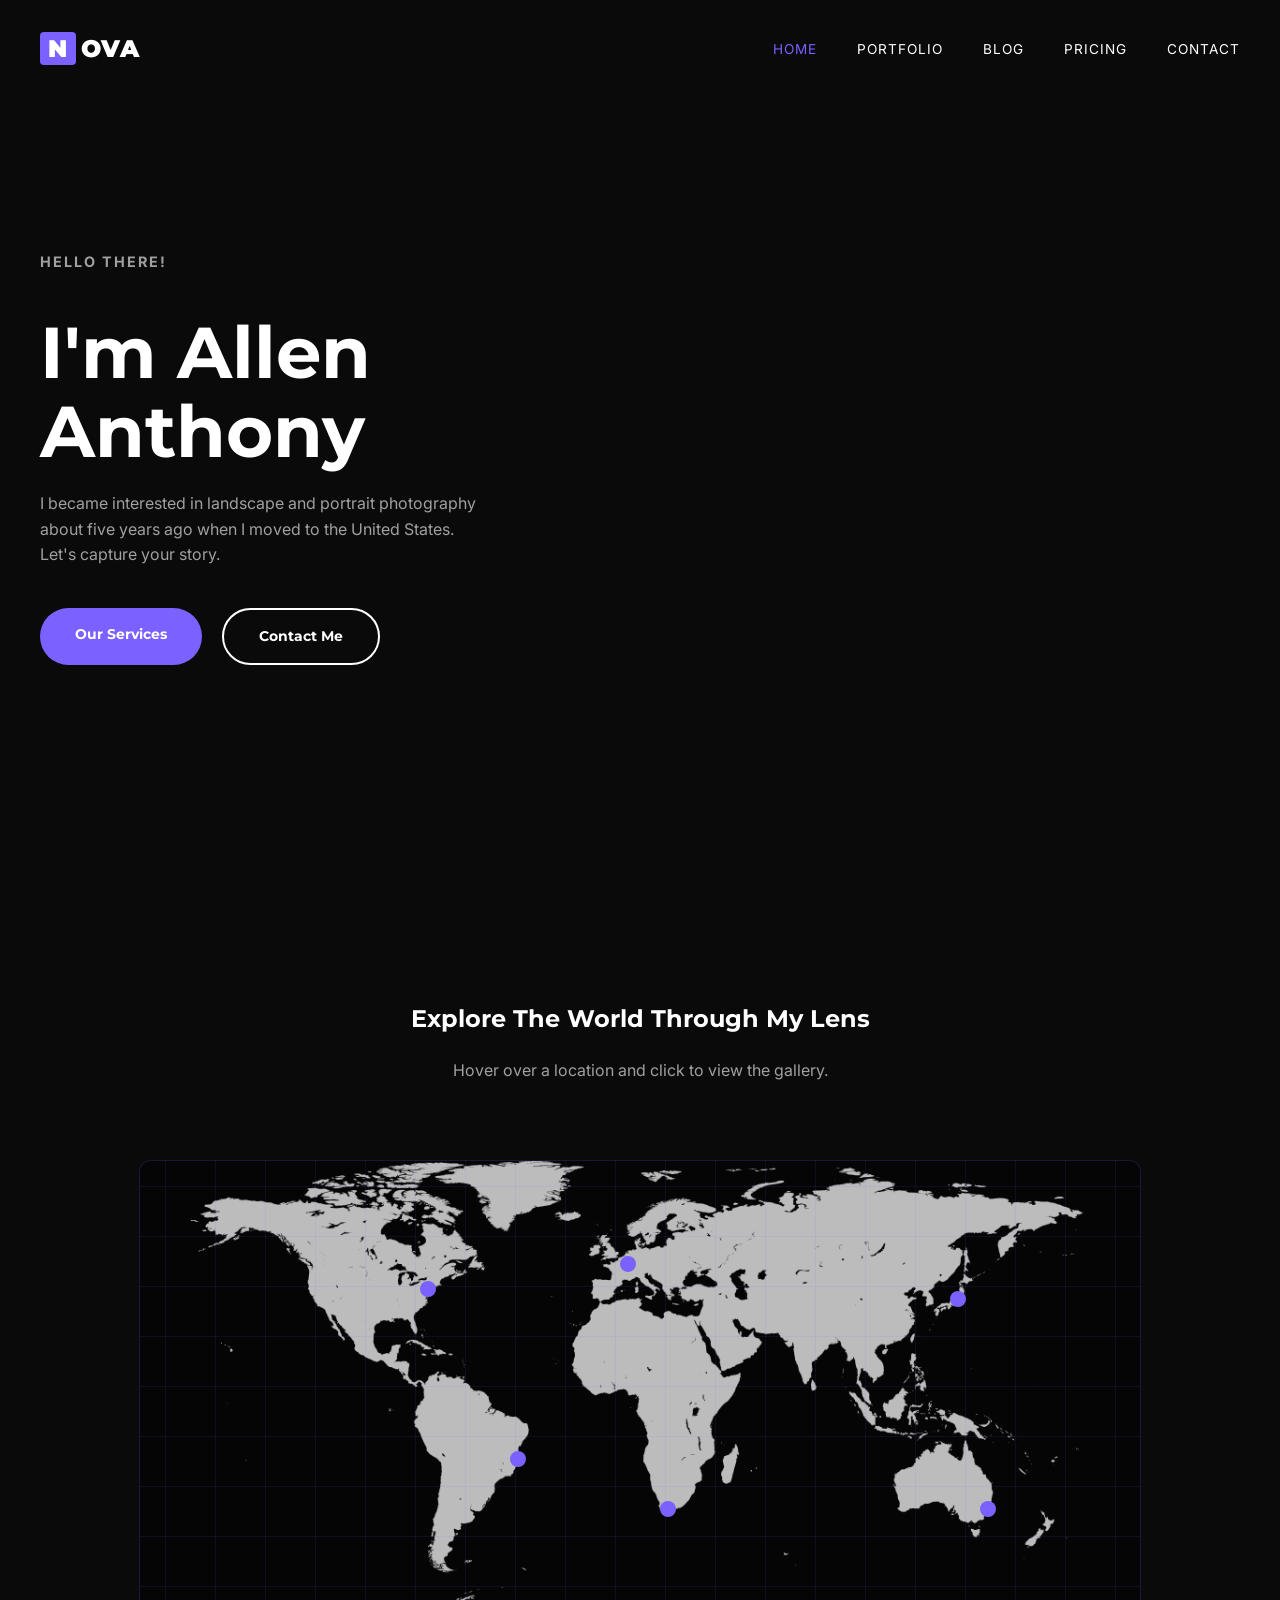
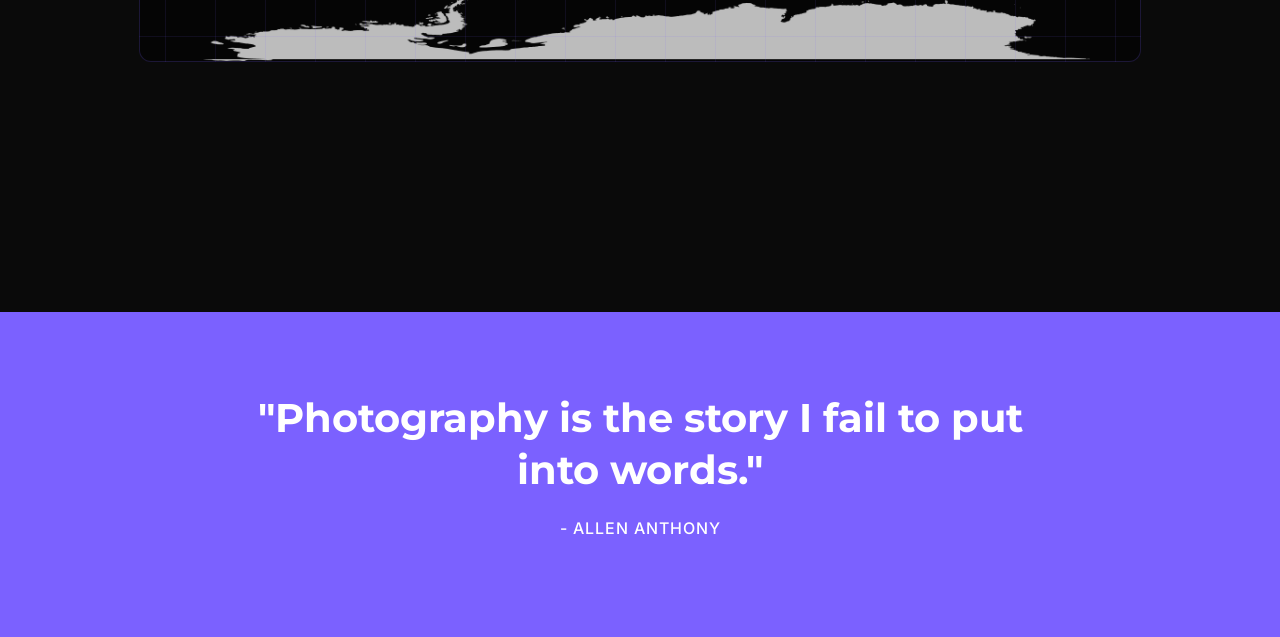
==== commit e4fbf114: "Applied final CSS layout and fixed map pin colors" ====
--- a/index.html
+++ b/index.html
@@ -40,14 +40,15 @@
             <p style="color: var(--text-muted);">Hover over a location and click to view the gallery.</p>
         </div>
 
-<div class="map-wrapper">
-    <div class="pin" style="top: 24%; left: 24%;" onclick="openLocation('newyork')"><div class="pulse"></div></div>
-    <div class="pin" style="top: 22%; left: 49%;" onclick="openLocation('paris')"><div class="pulse"></div></div>
-    <div class="pin" style="top: 27%; left: 83%;" onclick="openLocation('tokyo')"><div class="pulse"></div></div>
-    <div class="pin" style="top: 59%; left: 34%;" onclick="openLocation('rio')"><div class="pulse"></div></div>
-    <div class="pin" style="top: 70%; left: 52%;" onclick="openLocation('capetown')"><div class="pulse"></div></div>
-    <div class="pin" style="top: 71%; left: 86%;" onclick="openLocation('sydney')"><div class="pulse"></div></div>
-</div>
+        <div class="map-wrapper">
+    <div class="pin" style="top: 24%; left: 28%;" onclick="openLocation('newyork')"><div class="pulse"></div></div>
+    <div class="pin" style="top: 19%; left: 48%;" onclick="openLocation('paris')"><div class="pulse"></div></div>
+    <div class="pin" style="top: 26%; left: 81%;" onclick="openLocation('tokyo')"><div class="pulse"></div></div>
+    <div class="pin" style="top: 58%; left: 37%;" onclick="openLocation('rio')"><div class="pulse"></div></div>
+    <div class="pin" style="top: 68%; left: 52%;" onclick="openLocation('capetown')"><div class="pulse"></div></div>
+    <div class="pin" style="top: 68%; left: 84%;" onclick="openLocation('sydney')"><div class="pulse"></div></div>
+        </div>
+    </section>
 
     <section class="philosophy-banner">
         <h2>"Photography is the story I fail to put into words."</h2>
@@ -61,7 +62,6 @@
     </div>
 
     <script>
-        // A simple "database" of your map locations and their images
         const locations = {
             'newyork': { 
                 title: 'New York City, USA', 
@@ -89,14 +89,12 @@
             }
         };
 
-        // Function that runs when a map pin is clicked
         function openLocation(loc) {
             document.getElementById('modal-title').innerText = locations[loc].title;
             document.getElementById('modal-img').src = locations[loc].img;
             document.getElementById('image-modal').style.display = 'flex';
         }
 
-        // Function that runs when the "X" is clicked
         function closeModal() {
             document.getElementById('image-modal').style.display = 'none';
         }
--- a/style.css
+++ b/style.css
@@ -1,5 +1,8 @@
 @import url('https://fonts.googleapis.com/css2?family=Montserrat:wght@300;500;700;900&family=Inter:wght@400;500&display=swap');
 
+/* =========================================
+   1. GLOBAL VARIABLES & BASE STYLES
+========================================= */
 :root {
     --bg-dark: #0a0a0a;
     --bg-card: #151515;
@@ -21,9 +24,15 @@
     overflow-x: hidden; 
 }
 
-h1, h2, h3 { font-family: var(--font-heading); font-weight: 700; margin-top: 0; }
-
-/* --- Sleek Navigation --- */
+h1, h2, h3 { 
+    font-family: var(--font-heading); 
+    font-weight: 700; 
+    margin-top: 0; 
+}
+
+/* =========================================
+   2. NAVIGATION & HEADER
+========================================= */
 header {
     position: absolute;
     width: 100%;
@@ -41,27 +50,96 @@
     padding: 0 40px;
 }
 
-.logo { font-family: var(--font-heading); font-size: 1.5rem; font-weight: 900; color: var(--text-light); text-decoration: none; letter-spacing: 1px; }
-.logo span { background-color: var(--accent); padding: 2px 8px; border-radius: 4px; margin-right: 5px; }
-
-.nav-links { list-style: none; display: flex; gap: 40px; margin: 0; }
-.nav-links a { text-decoration: none; color: var(--text-light); font-size: 0.85rem; text-transform: uppercase; letter-spacing: 1px; transition: color 0.3s; }
-.nav-links a:hover { color: var(--accent); }
-
-/* --- Buttons --- */
+.logo { 
+    font-family: var(--font-heading); 
+    font-size: 1.5rem; 
+    font-weight: 900; 
+    color: var(--text-light); 
+    text-decoration: none; 
+    letter-spacing: 1px; 
+}
+
+.logo span { 
+    background-color: var(--accent); 
+    padding: 2px 8px; 
+    border-radius: 4px; 
+    margin-right: 5px; 
+}
+
+.nav-links { 
+    list-style: none; 
+    display: flex; 
+    gap: 40px; 
+    margin: 0; 
+}
+
+.nav-links a { 
+    text-decoration: none; 
+    color: var(--text-light); 
+    font-size: 0.85rem; 
+    text-transform: uppercase; 
+    letter-spacing: 1px; 
+    transition: color 0.3s; 
+}
+
+.nav-links a:hover { 
+    color: var(--accent); 
+}
+
+/* =========================================
+   3. BUTTONS & SHARED LAYOUTS
+========================================= */
 .btn-group { display: flex; gap: 20px; }
-.btn { display: inline-block; padding: 15px 35px; border-radius: 30px; font-family: var(--font-heading); font-size: 0.9rem; font-weight: 700; text-decoration: none; transition: all 0.3s ease; }
-.btn-primary { background-color: var(--accent); color: white; }
-.btn-primary:hover { background-color: var(--accent-hover); transform: translateY(-3px); }
-.btn-outline { border: 2px solid white; color: white; }
-.btn-outline:hover { background-color: white; color: var(--bg-dark); transform: translateY(-3px); }
-
-/* --- Shared Layout Elements --- */
-.page-header { padding: 150px 20px 60px; text-align: center; background-color: var(--bg-card); }
+
+.btn { 
+    display: inline-block; 
+    padding: 15px 35px; 
+    border-radius: 30px; 
+    font-family: var(--font-heading); 
+    font-size: 0.9rem; 
+    font-weight: 700; 
+    text-decoration: none; 
+    transition: all 0.3s ease; 
+}
+
+.btn-primary { 
+    background-color: var(--accent); 
+    color: white; 
+}
+
+.btn-primary:hover { 
+    background-color: var(--accent-hover); 
+    transform: translateY(-3px); 
+}
+
+.btn-outline { 
+    border: 2px solid white; 
+    color: white; 
+}
+
+.btn-outline:hover { 
+    background-color: white; 
+    color: var(--bg-dark); 
+    transform: translateY(-3px); 
+}
+
+.page-header { 
+    padding: 150px 20px 60px; 
+    text-align: center; 
+    background-color: var(--bg-card); 
+}
+
 .page-header h1 { font-size: 3rem; }
-main { max-width: 1200px; margin: 60px auto; padding: 20px; }
-
-/* --- Hero Section & Animation (index.html) --- */
+
+main { 
+    max-width: 1200px; 
+    margin: 60px auto; 
+    padding: 20px; 
+}
+
+/* =========================================
+   4. HERO SECTION (index.html)
+========================================= */
 .hero {
     min-height: 100vh;
     background: linear-gradient(to right, rgba(10,10,10,0.9) 0%, rgba(10,10,10,0.4) 100%), 
@@ -71,28 +149,56 @@
     padding: 0 40px;
 }
 
-.hero-content { max-width: 1200px; margin: 0 auto; width: 100%; }
-.hero-subtitle { color: var(--accent); font-weight: 700; letter-spacing: 2px; text-transform: uppercase; font-size: 0.9rem; margin-bottom: 10px; }
-.hero h1 { font-size: 4.5rem; line-height: 1.1; margin-bottom: 20px; opacity: 0; animation: textReveal 1.2s cubic-bezier(0.2, 1, 0.3, 1) 0.3s forwards; }
-.hero p { color: var(--text-muted); max-width: 450px; margin-bottom: 40px; }
+.hero-content { 
+    max-width: 1200px; 
+    margin: 0 auto; 
+    width: 100%; 
+}
+
+.hero-subtitle { 
+    color: var(--accent); 
+    font-weight: 700; 
+    letter-spacing: 2px; 
+    text-transform: uppercase; 
+    font-size: 0.9rem; 
+    margin-bottom: 10px; 
+}
+
+.hero h1 { 
+    font-size: 4.5rem; 
+    line-height: 1.1; 
+    margin-bottom: 20px; 
+    opacity: 0; 
+    animation: textReveal 1.2s cubic-bezier(0.2, 1, 0.3, 1) 0.3s forwards; 
+}
+
+.hero p { 
+    color: var(--text-muted); 
+    max-width: 450px; 
+    margin-bottom: 40px; 
+}
 
 @keyframes textReveal {
     0% { opacity: 0; transform: translateY(40px) scale(0.95); }
     100% { opacity: 1; transform: translateY(0) scale(1); }
 }
 
-/* --- Interactive Map Section (index.html) --- */
-.map-section { padding: 100px 20px; background-color: var(--bg-dark); }
-/* --- Global Map Container --- */
+/* =========================================
+   5. INTERACTIVE MAP & MODAL (index.html)
+========================================= */
+.map-section { 
+    padding: 100px 20px; 
+    background-color: var(--bg-dark); 
+}
+
 .map-wrapper { 
     position: relative; 
     max-width: 1000px; 
     height: 500px; 
-    margin: 40px auto; 
+    margin: 40px auto 100px; 
     border: 1px solid rgba(123, 97, 255, 0.2);
     border-radius: 12px;
     background-color: #050505;
-    /* Layer 1: The Purple Grid | Layer 2: The Map Image */
     background-image: 
         linear-gradient(rgba(123, 97, 255, 0.1) 1px, transparent 1px),
         linear-gradient(90deg, rgba(123, 97, 255, 0.1) 1px, transparent 1px),
@@ -100,47 +206,49 @@
     background-size: 50px 50px, 50px 50px, contain;
     background-repeat: repeat, repeat, no-repeat;
     background-position: center;
-    margin-bottom: 100px;
-}
-
-/* Ensure the pins stay absolute relative to the map container */
-.pin {
-    position: absolute;
-    display: flex;
-    flex-direction: column;
-    align-items: center;
-    cursor: pointer;
-    z-index: 10;
-}
-
-/* This adds the subtle grid lines back in */
-.map-overlay {
-    position: absolute;
-    top: 0; left: 0; right: 0; bottom: 0;
-    background-image: 
-        linear-gradient(rgba(123, 97, 255, 0.05) 1px, transparent 1px),
-        linear-gradient(90deg, rgba(123, 97, 255, 0.05) 1px, transparent 1px);
-    background-size: 50px 50px;
-    pointer-events: none;
-}
-
-/* Force the SVG inside to adopt the purple agency branding */
-.map-wrapper object {
-    width: 100%; 
-    height: 100%; 
-    pointer-events: none;
-    filter: invert(1); /* Inverts the black map to white */
-}
-
-/* If the SVG is still stubborn, this overrides the inner fill colors */
-.map-wrapper svg path {
-    fill: #7b61ff !important;
-    opacity: 0.3 !important;
-}
-.pin { position: absolute; display: flex; flex-direction: column; align-items: center; cursor: pointer; z-index: 10; filter: invert(1) contrast(200%); }
-.pulse { width: 16px; height: 16px; background: var(--accent); border-radius: 50%; box-shadow: 0 0 0 0 rgba(123, 97, 255, 0.7); animation: pulseAnim 2s infinite; }
-.pin span { margin-top: 10px; font-family: var(--font-heading); font-weight: 700; font-size: 0.9rem; color: white; letter-spacing: 1px; opacity: 0; transform: translateY(10px); transition: all 0.3s ease; background: var(--bg-card); padding: 4px 12px; border-radius: 20px; pointer-events: none; }
-.pin:hover span { opacity: 1; transform: translateY(0); }
+}
+
+/* Base pin container - NO INVERSION FILTERS HERE */
+.pin { 
+    position: absolute; 
+    display: flex; 
+    flex-direction: column; 
+    align-items: center; 
+    cursor: pointer; 
+    z-index: 10; 
+}
+
+/* The actual colored dot */
+.pulse { 
+    width: 16px; 
+    height: 16px; 
+    background-color: var(--accent) !important; 
+    border-radius: 50%; 
+    box-shadow: 0 0 0 0 rgba(123, 97, 255, 0.7); 
+    animation: pulseAnim 2s infinite; 
+}
+
+/* Hidden tooltip text that appears on hover */
+.pin span { 
+    margin-top: 10px; 
+    font-family: var(--font-heading); 
+    font-weight: 700; 
+    font-size: 0.9rem; 
+    color: white; 
+    letter-spacing: 1px; 
+    opacity: 0; 
+    transform: translateY(10px); 
+    transition: all 0.3s ease; 
+    background: var(--bg-card); 
+    padding: 4px 12px; 
+    border-radius: 20px; 
+    pointer-events: none; 
+}
+
+.pin:hover span { 
+    opacity: 1; 
+    transform: translateY(0); 
+}
 
 @keyframes pulseAnim {
     0% { transform: scale(0.95); box-shadow: 0 0 0 0 rgba(123, 97, 255, 0.7); }
@@ -148,50 +256,149 @@
     100% { transform: scale(0.95); box-shadow: 0 0 0 0 rgba(123, 97, 255, 0); }
 }
 
-.modal { display: none; position: fixed; top: 0; left: 0; width: 100%; height: 100%; background-color: rgba(0, 0, 0, 0.95); z-index: 999; justify-content: center; align-items: center; flex-direction: column; }
+/* Image Popup Modal */
+.modal { 
+    display: none; 
+    position: fixed; 
+    top: 0; left: 0; 
+    width: 100%; height: 100%; 
+    background-color: rgba(0, 0, 0, 0.95); 
+    z-index: 999; 
+    justify-content: center; 
+    align-items: center; 
+    flex-direction: column; 
+}
+
 .modal-content { 
     max-width: 90%; 
     max-height: 80vh; 
     border-radius: 8px; 
     object-fit: cover; 
-    /* The Animation */
     animation: popIn 0.4s cubic-bezier(0.175, 0.885, 0.32, 1.275) forwards;
 }
+
+.modal h2 { 
+    color: white; 
+    margin-bottom: 20px; 
+    letter-spacing: 2px; 
+}
+
+.close-btn { 
+    position: absolute; 
+    top: 30px; right: 40px; 
+    color: white; 
+    font-size: 3rem; 
+    cursor: pointer; 
+    transition: color 0.3s; 
+}
+
+.close-btn:hover { color: var(--accent); }
 
 @keyframes popIn {
     0% { opacity: 0; transform: scale(0.8); }
     100% { opacity: 1; transform: scale(1); }
 }
-.modal h2 { color: white; margin-bottom: 20px; letter-spacing: 2px; }
-.close-btn { position: absolute; top: 30px; right: 40px; color: white; font-size: 3rem; cursor: pointer; transition: color 0.3s; }
-.close-btn:hover { color: var(--accent); }
-
-/* --- Philosophy Banner (index.html) --- */
-.philosophy-banner { background-color: var(--accent); padding: 80px 20px; text-align: center; color: white; }
-.philosophy-banner h2 { font-size: 2.5rem; max-width: 800px; margin: 0 auto 20px; line-height: 1.3; }
-
-/* --- Blog Section (blog.html) --- */
-.blog-grid { display: grid; grid-template-columns: repeat(auto-fill, minmax(350px, 1fr)); gap: 30px; }
-.blog-card { background-color: var(--bg-card); border-radius: 12px; overflow: hidden; transition: transform 0.3s ease; }
+
+/* =========================================
+   6. PHILOSOPHY BANNER
+========================================= */
+.philosophy-banner { 
+    background-color: var(--accent); 
+    padding: 80px 20px; 
+    text-align: center; 
+    color: white; 
+    margin-top: 50px;
+}
+
+.philosophy-banner h2 { 
+    font-size: 2.5rem; 
+    max-width: 800px; 
+    margin: 0 auto 20px; 
+    line-height: 1.3; 
+}
+
+/* =========================================
+   7. BLOG & ARTICLE STYLES
+========================================= */
+.blog-grid { 
+    display: grid; 
+    grid-template-columns: repeat(auto-fill, minmax(350px, 1fr)); 
+    gap: 30px; 
+}
+
+.blog-card { 
+    background-color: var(--bg-card); 
+    border-radius: 12px; 
+    overflow: hidden; 
+    transition: transform 0.3s ease; 
+}
+
 .blog-card:hover { transform: translateY(-10px); }
-.blog-img { width: 100%; height: 250px; object-fit: cover; }
+
+.blog-img { 
+    width: 100%; 
+    height: 250px; 
+    object-fit: cover; 
+}
+
 .blog-content { padding: 30px; }
-.blog-date { color: var(--accent); font-size: 0.8rem; font-weight: 700; text-transform: uppercase; margin-bottom: 10px; display: block; }
+
+.blog-date { 
+    color: var(--accent); 
+    font-size: 0.8rem; 
+    font-weight: 700; 
+    text-transform: uppercase; 
+    margin-bottom: 10px; 
+    display: block; 
+}
+
 .blog-content h3 { font-size: 1.4rem; margin-bottom: 15px; }
 .blog-content p { color: var(--text-muted); font-size: 0.95rem; margin-bottom: 20px; }
-.read-more { color: white; text-decoration: none; font-weight: 700; border-bottom: 2px solid var(--accent); padding-bottom: 3px; }
-
-/* --- Article Page (article.html) --- */
-.article-container { max-width: 800px; margin: 0 auto; padding: 150px 20px 40px; } /* Includes the padding fix! */
+
+.read-more { 
+    color: white; 
+    text-decoration: none; 
+    font-weight: 700; 
+    border-bottom: 2px solid var(--accent); 
+    padding-bottom: 3px; 
+}
+
+.article-container { 
+    max-width: 800px; 
+    margin: 0 auto; 
+    padding: 150px 20px 40px; 
+}
+
 .article-header { text-align: center; margin-bottom: 40px; }
 .article-header h1 { font-size: 3rem; margin-bottom: 15px; }
-.article-meta { color: var(--accent); font-weight: 700; text-transform: uppercase; font-size: 0.9rem; letter-spacing: 1px; }
-.article-hero-img { width: 100%; max-height: 500px; object-fit: cover; border-radius: 12px; margin-bottom: 40px; }
-.article-content p { font-size: 1.1rem; line-height: 1.8; color: #cccccc; margin-bottom: 25px; }
-
-/* --- Premium Infinite Marquee Portfolio --- */
+
+.article-meta { 
+    color: var(--accent); 
+    font-weight: 700; 
+    text-transform: uppercase; 
+    font-size: 0.9rem; 
+    letter-spacing: 1px; 
+}
+
+.article-hero-img { 
+    width: 100%; 
+    max-height: 500px; 
+    object-fit: cover; 
+    border-radius: 12px; 
+    margin-bottom: 40px; 
+}
+
+.article-content p { 
+    font-size: 1.1rem; 
+    line-height: 1.8; 
+    color: #cccccc; 
+    margin-bottom: 25px; 
+}
+
+/* =========================================
+   8. PORTFOLIO MARQUEE (portfolio.html)
+========================================= */
 .portfolio-wrapper {
-    /* Fades the edges to black so images look like they emerge from shadows */
     -webkit-mask-image: linear-gradient(to right, transparent, black 10%, black 90%, transparent);
     mask-image: linear-gradient(to right, transparent, black 10%, black 90%, transparent);
     padding: 20px 0 80px;
@@ -206,24 +413,20 @@
     overflow: hidden;
 }
 
-/* The track that moves */
 .marquee-track {
     display: flex;
     width: max-content;
     animation: scrollLeft 40s linear infinite;
 }
 
-/* Make even rows move right instead of left */
 .marquee-row:nth-child(even) .marquee-track {
     animation: scrollRight 40s linear infinite;
 }
 
-/* Pause the animation when hovered */
 .marquee-row:hover .marquee-track {
     animation-play-state: paused;
 }
 
-/* The container holding a set of images */
 .marquee-content {
     display: flex;
     gap: 20px;
@@ -242,7 +445,6 @@
     width: 100%;
     height: 100%;
     object-fit: cover;
-    /* Keeps them slightly moody until hovered */
     filter: brightness(0.7) grayscale(20%);
     transition: all 0.4s ease;
 }
@@ -252,7 +454,6 @@
     transform: scale(1.05);
 }
 
-/* The infinite scrolling animations */
 @keyframes scrollLeft {
     to { transform: translateX(-50%); }
 }
@@ -262,7 +463,9 @@
     to { transform: translateX(0); }
 }
 
-/* --- Premium Contact Form with Blurred Lined Background (contact.html) --- */
+/* =========================================
+   9. CONTACT FORM (contact.html)
+========================================= */
 .contact-page-wrapper {
     max-width: 100%; 
     margin: 0; 
@@ -316,6 +519,97 @@
 
 .contact-form-card input:focus, 
 .contact-form-card textarea:focus, 
-.contact-form-card select:focus { border-color: var(--accent); background-color: rgba(0, 0, 0, 0.9); outline: none; box-shadow: 0 0 0 3px rgba(123, 97, 255, 0.2); }
-.contact-form-card label { font-size: 0.85rem; text-transform: uppercase; letter-spacing: 1px; color: #cccccc; }
-.contact-form-card .form-group { margin-bottom: 25px; }+.contact-form-card select:focus { 
+    border-color: var(--accent); 
+    background-color: rgba(0, 0, 0, 0.9); 
+    outline: none; 
+    box-shadow: 0 0 0 3px rgba(123, 97, 255, 0.2); 
+}
+
+.contact-form-card label { 
+    font-size: 0.85rem; 
+    text-transform: uppercase; 
+    letter-spacing: 1px; 
+    color: #cccccc; 
+}
+
+.contact-form-card .form-group { margin-bottom: 25px; }
+
+/* =========================================
+   10. PRICING CARDS (pricing.html)
+========================================= */
+.pricing-cards {
+    display: grid;
+    grid-template-columns: repeat(auto-fit, minmax(320px, 1fr));
+    gap: 40px; 
+    margin-top: 40px;
+    padding: 20px;
+}
+
+.card {
+    background-color: var(--bg-card);
+    border: 1px solid #2a2a2a;
+    border-radius: 16px;
+    padding: 50px 40px;
+    text-align: center;
+    position: relative;
+    overflow: hidden;
+    transition: transform 0.4s ease, border-color 0.4s ease, box-shadow 0.4s ease;
+}
+
+.card:hover {
+    transform: translateY(-10px);
+    border-color: var(--accent);
+    box-shadow: 0 10px 40px rgba(123, 97, 255, 0.15);
+}
+
+.card h2 {
+    font-size: 1.6rem;
+    margin-bottom: 10px;
+    color: var(--text-light);
+}
+
+.card .price {
+    font-family: var(--font-heading);
+    font-size: 3.5rem;
+    font-weight: 700;
+    color: var(--accent);
+    margin: 0 0 30px 0;
+    line-height: 1;
+}
+
+.card ul {
+    list-style: none;
+    padding: 0;
+    margin: 0 0 40px 0;
+}
+
+.card li {
+    padding: 15px 0;
+    border-bottom: 1px solid rgba(255, 255, 255, 0.05);
+    color: var(--text-muted);
+    font-size: 0.95rem;
+}
+
+.card li:last-child {
+    border-bottom: none;
+}
+
+.card.popular {
+    border-color: var(--accent);
+    background: linear-gradient(180deg, #151515 0%, #1a1625 100%);
+}
+
+.popular-badge {
+    position: absolute;
+    top: 25px;
+    right: -40px;
+    background-color: var(--accent);
+    color: white;
+    padding: 8px 45px;
+    font-size: 0.75rem;
+    font-weight: 800;
+    text-transform: uppercase;
+    transform: rotate(45deg);
+    letter-spacing: 2px;
+}
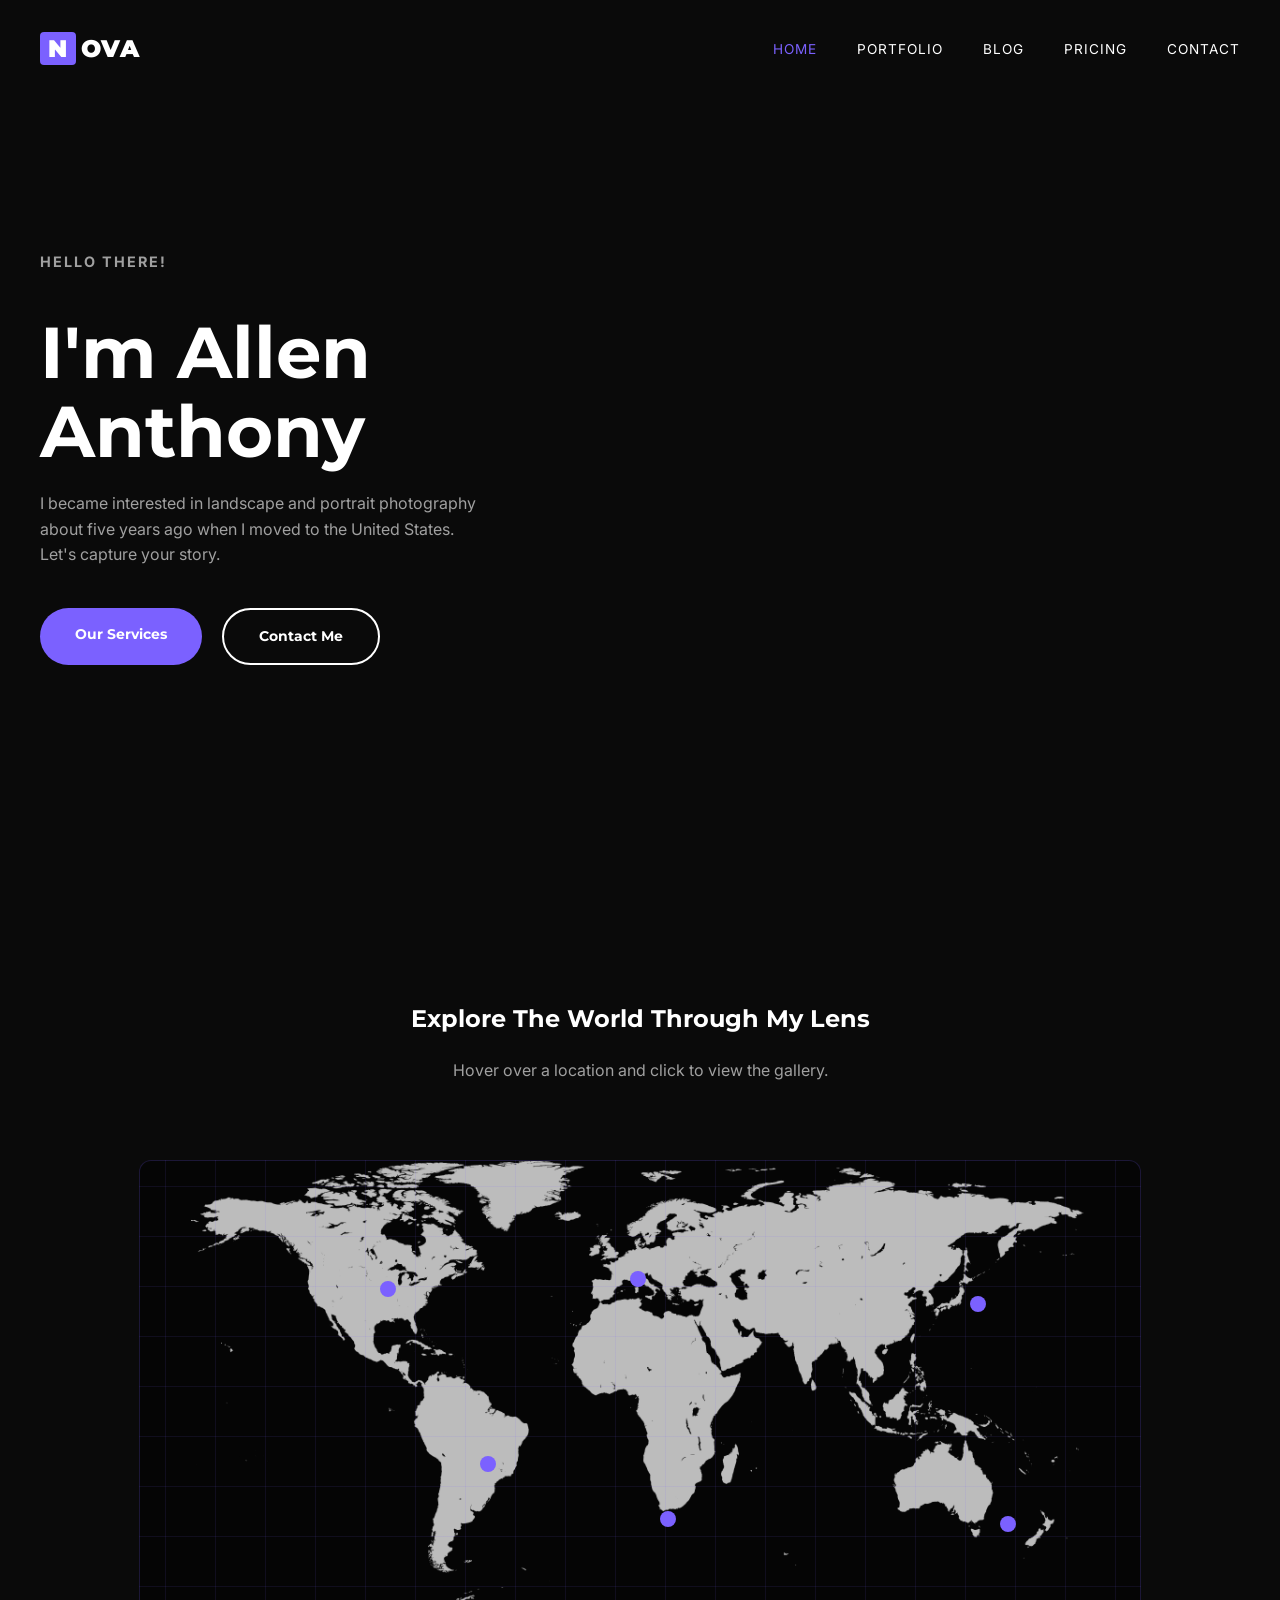
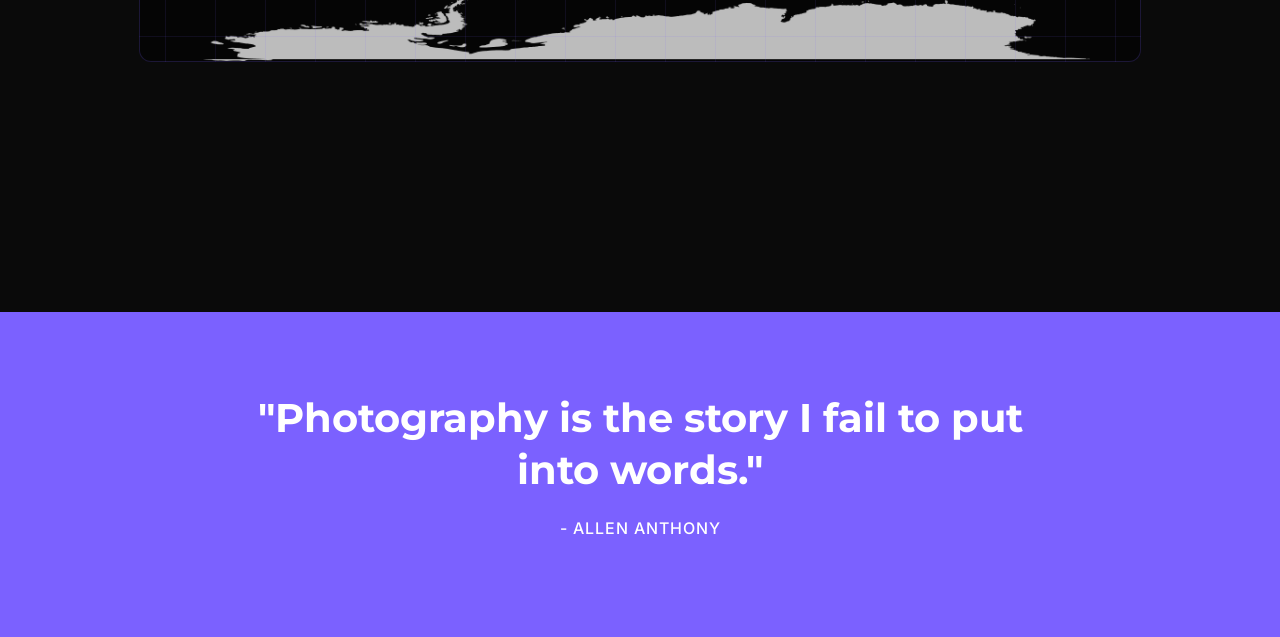
==== commit 5c4b61f4: "Update index.html" ====
--- a/index.html
+++ b/index.html
@@ -39,14 +39,13 @@
             <h2>Explore The World Through My Lens</h2>
             <p style="color: var(--text-muted);">Hover over a location and click to view the gallery.</p>
         </div>
-
         <div class="map-wrapper">
-    <div class="pin" style="top: 24%; left: 28%;" onclick="openLocation('newyork')"><div class="pulse"></div></div>
-    <div class="pin" style="top: 19%; left: 48%;" onclick="openLocation('paris')"><div class="pulse"></div></div>
-    <div class="pin" style="top: 26%; left: 81%;" onclick="openLocation('tokyo')"><div class="pulse"></div></div>
-    <div class="pin" style="top: 58%; left: 37%;" onclick="openLocation('rio')"><div class="pulse"></div></div>
-    <div class="pin" style="top: 68%; left: 52%;" onclick="openLocation('capetown')"><div class="pulse"></div></div>
-    <div class="pin" style="top: 68%; left: 84%;" onclick="openLocation('sydney')"><div class="pulse"></div></div>
+            <div class="pin" id="pin-newyork" style="top: 24%; left: 24%;" onclick="openLocation('newyork')"><div class="pulse" style="background-color: var(--accent);"></div></div>
+            <div class="pin" id="pin-paris" style="top: 22%; left: 49%;" onclick="openLocation('paris')"><div class="pulse" style="background-color: var(--accent);"></div></div>
+            <div class="pin" id="pin-tokyo" style="top: 27%; left: 83%;" onclick="openLocation('tokyo')"><div class="pulse" style="background-color: var(--accent);"></div></div>
+            <div class="pin" id="pin-rio" style="top: 59%; left: 34%;" onclick="openLocation('rio')"><div class="pulse" style="background-color: var(--accent);"></div></div>
+            <div class="pin" id="pin-capetown" style="top: 70%; left: 52%;" onclick="openLocation('capetown')"><div class="pulse" style="background-color: var(--accent);"></div></div>
+            <div class="pin" id="pin-sydney" style="top: 71%; left: 86%;" onclick="openLocation('sydney')"><div class="pulse" style="background-color: var(--accent);"></div></div>
         </div>
     </section>
 
@@ -101,4 +100,4 @@
     </script>
 
 </body>
-</html>+</html>
--- a/style.css
+++ b/style.css
@@ -612,4 +612,58 @@
     text-transform: uppercase;
     transform: rotate(45deg);
     letter-spacing: 2px;
-}+}
+
+/* =========================================
+   11. MOBILE RESPONSIVENESS (for phone views)
+========================================= */
+@media (max-width: 768px) {
+
+    /* --- 1. Fix the cut-off Header Text --- */
+    .page-header {
+        padding: 100px 20px 40px; /* Reduced top padding to clear status bar */
+    }
+
+    .page-header h2 {
+        font-size: 1.8rem; /* Shrink the large title to fit on phones */
+    }
+
+    /* --- 2. Fix the Map Collapse --- */
+    .map-wrapper {
+        height: 280px; /* Reduce fixed height to match a phone aspect ratio */
+        margin-bottom: 50px; /* Reduce empty space below the map */
+    }
+
+    /* --- 3. Re-Center the Pins specifically for Mobile --- */
+    /* We must recalculate coordinates for the new compressed height */
+
+    #pin-newyork {
+        top: 26%; /* Nudged North-East */
+        left: 25%;
+    }
+
+    #pin-paris {
+        top: 24%; /* Nudged North-East */
+        left: 52%;
+    }
+
+    #pin-tokyo {
+        top: 30%; /* Shifted West onto landmass */
+        left: 85%;
+    }
+
+    #pin-rio {
+        top: 55%; /* Pulled North/West from original ocean drift */
+        left: 36%;
+    }
+
+    #pin-capetown {
+        top: 65%; /* Pulled North and slightly West */
+        left: 53%;
+    }
+
+    #pin-sydney {
+        top: 66%; /* Shifted North and West onto landmass */
+        left: 86%;
+    }
+}
